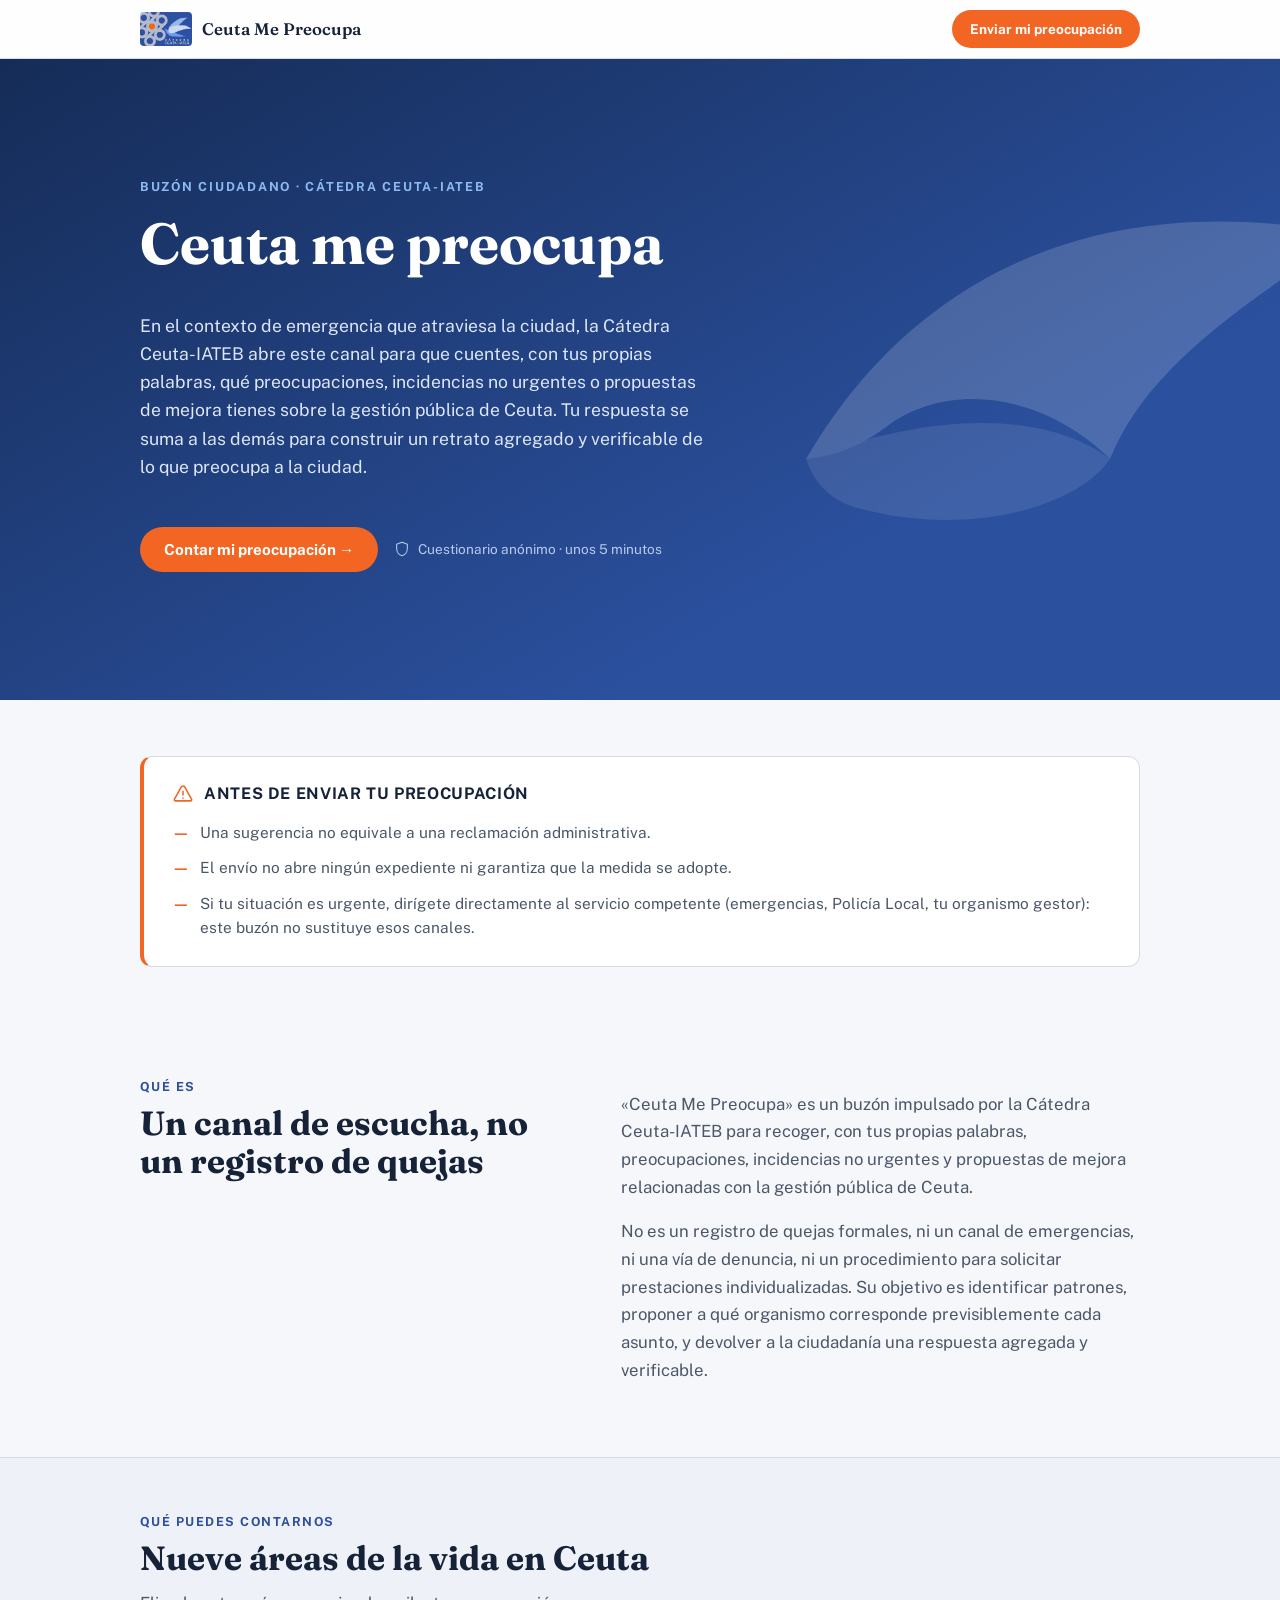
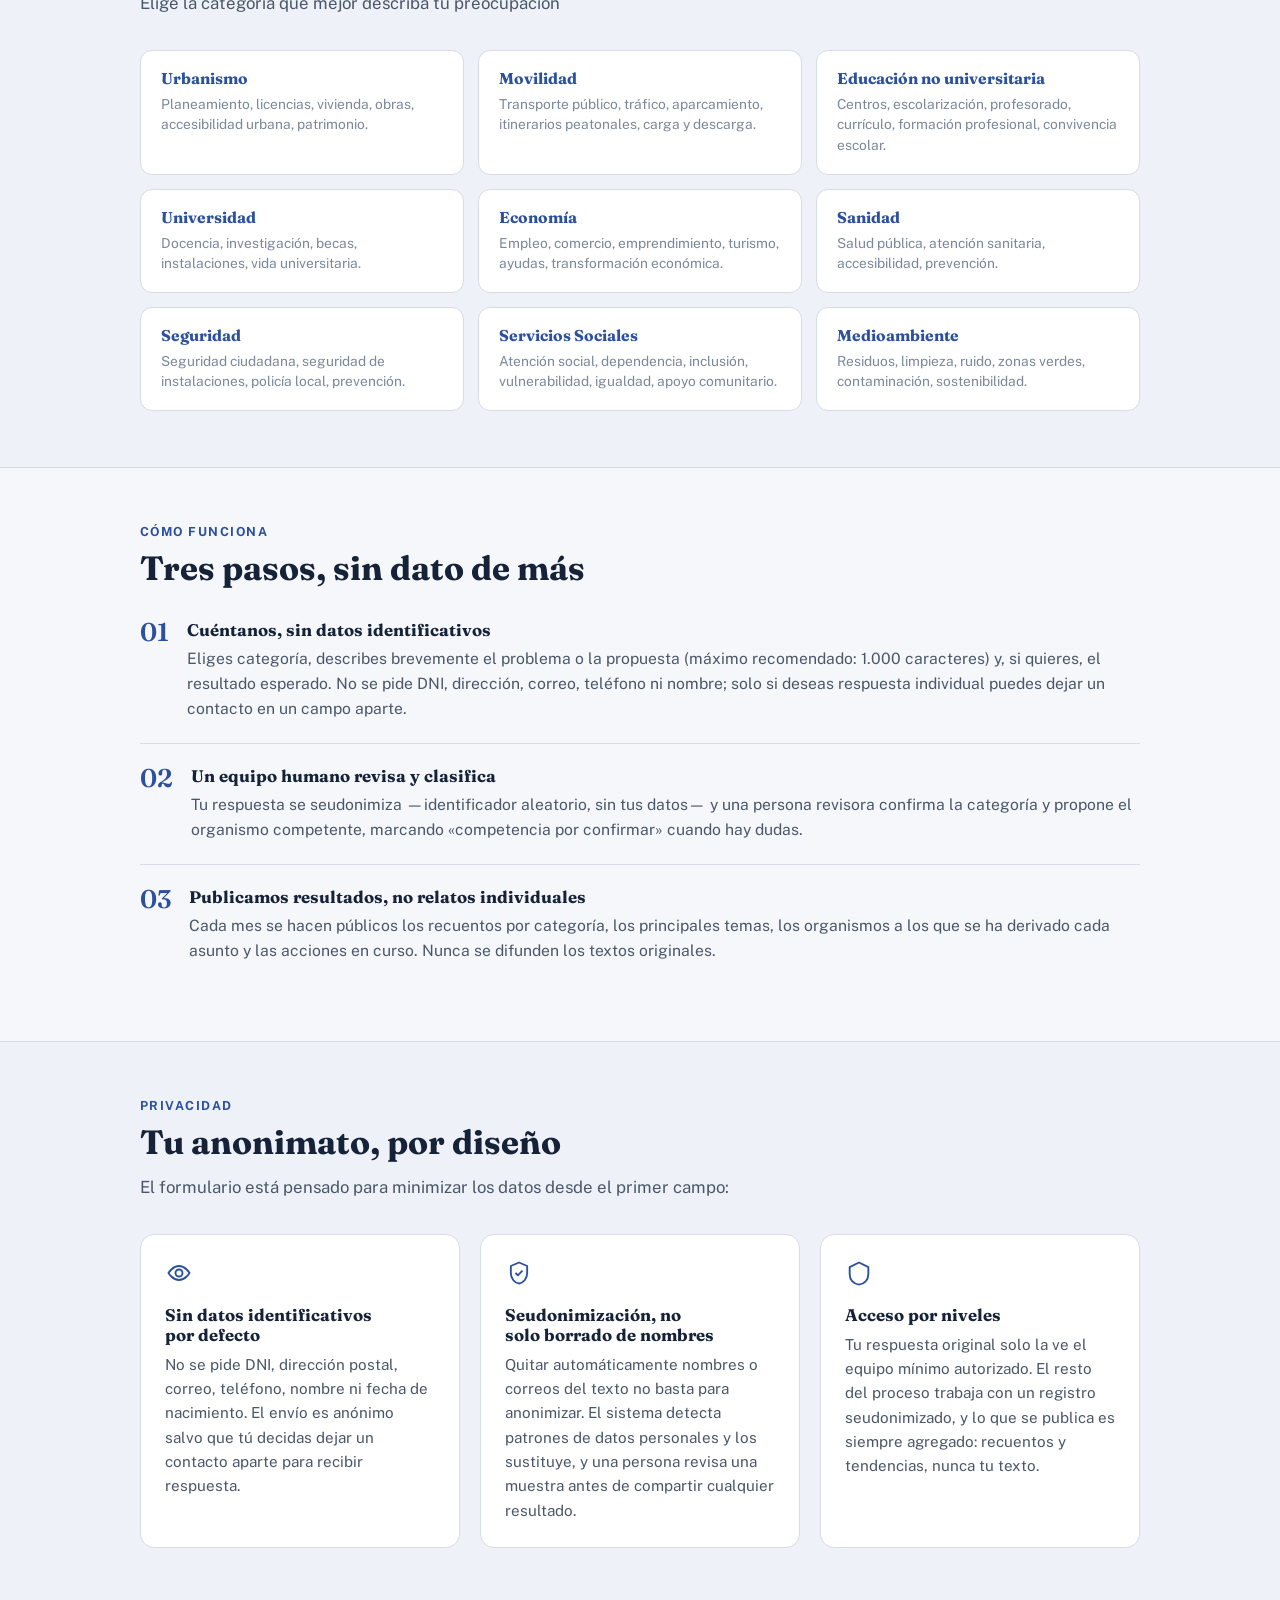
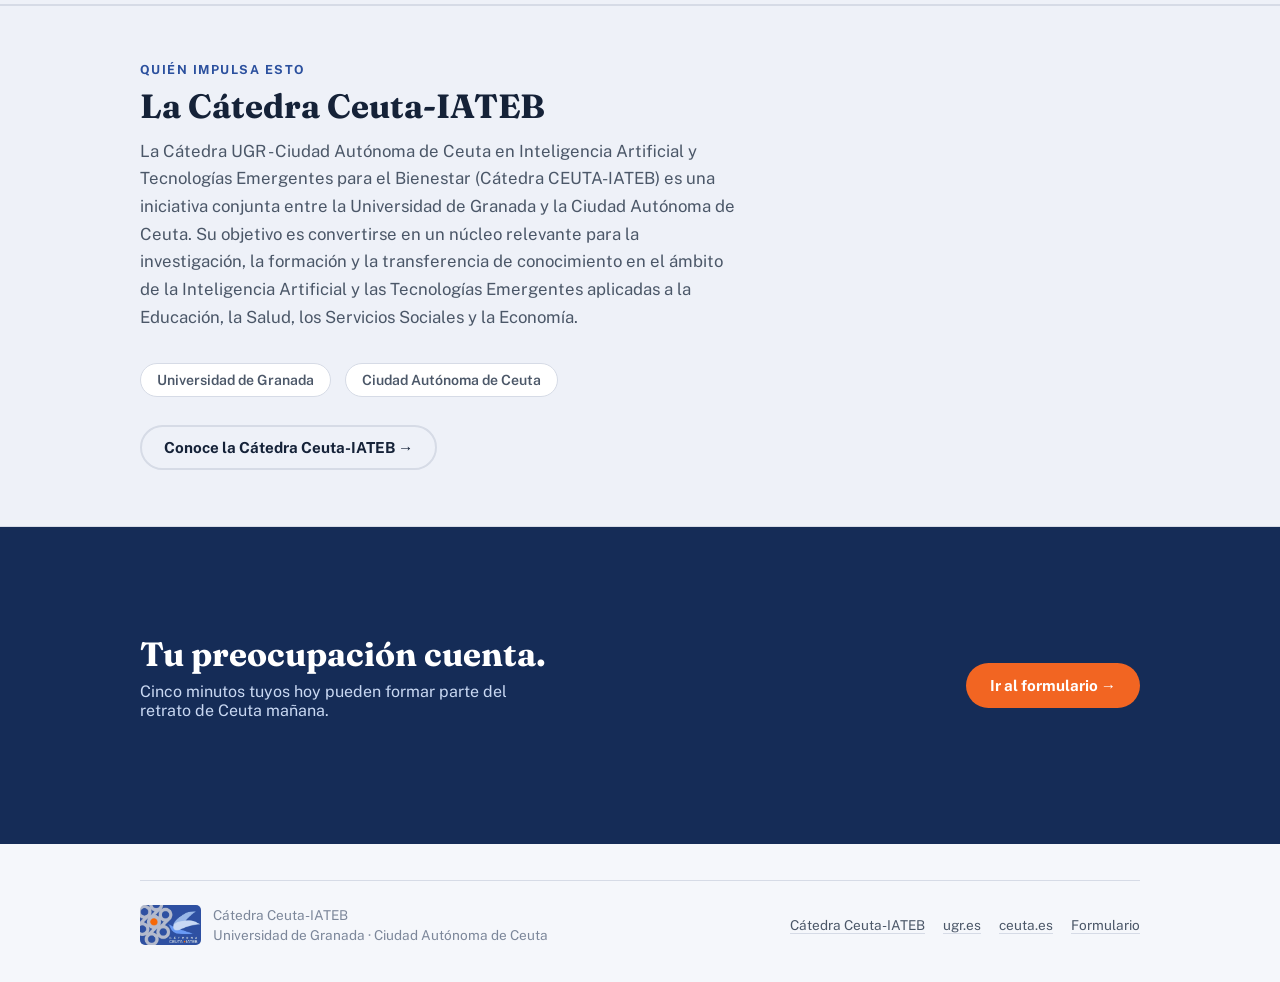
==== index.html @ ac06ab22 "Descripcion Catedra" ====
<!doctype html>
<html lang="es">
<head>
<meta charset="utf-8">
<meta name="viewport" content="width=device-width, initial-scale=1, viewport-fit=cover">
<meta name="description" content="Landing del buzón ciudadano de preocupaciones de la Cátedra Ceuta-IATEB, con enlace al formulario de LimeSurvey.">
<title>Ceuta Me Preocupa</title>
<link rel="stylesheet" href="styles.css">


</head>
<body>
<header class="nav">
  <div class="wrap">
    <div class="nav-brand">
      <img src="[data-uri]" alt="Cátedra Ceuta-IATEB" />
      <span>Ceuta Me Preocupa</span>
    </div>
    <a class="btn btn-accent btn-sm" href="https://surveys.ugr.es/index.php/881473?lang=es" target="_blank" rel="noopener">Enviar mi preocupación</a>
  </div>
</header>

<main>
  <section class="hero">
    <svg class="hero-wing" viewBox="0 0 400 260" fill="none" xmlns="http://www.w3.org/2000/svg" aria-hidden="true">
      <path d="M40 180C110 60 230 10 380 40C300 90 250 130 230 180C190 140 130 130 90 160C70 175 55 178 40 180Z" fill="#fff"/>
      <path d="M40 180C120 150 190 150 230 180C210 210 140 230 70 210C55 205 45 195 40 180Z" fill="#fff" opacity="0.6"/>
    </svg>
    <div class="wrap">
      <div class="hero-inner">
        <span class="eyebrow">Buzón ciudadano · Cátedra Ceuta-IATEB</span>
        <h1>Ceuta me preocupa</h1>
        <p class="lead">En el contexto de emergencia que atraviesa la ciudad, la Cátedra Ceuta-IATEB abre este canal para que cuentes, con tus propias palabras, qué preocupaciones, incidencias no urgentes o propuestas de mejora tienes sobre la gestión pública de Ceuta. Tu respuesta se suma a las demás para construir un retrato agregado y verificable de lo que preocupa a la ciudad.</p>
        <div class="hero-actions">
          <a class="btn btn-accent" href="https://surveys.ugr.es/index.php/881473?lang=es" target="_blank" rel="noopener">Contar mi preocupación →</a>
          <span class="hero-note">
            <svg width="16" height="16" viewBox="0 0 24 24" fill="none" xmlns="http://www.w3.org/2000/svg"><path d="M12 2L4 5V11C4 16.5 7.4 21.2 12 22C16.6 21.2 20 16.5 20 11V5L12 2Z" stroke="currentColor" stroke-width="1.6" stroke-linejoin="round"/></svg>
            Cuestionario anónimo · unos 5 minutos
          </span>
        </div>
      </div>
    </div>
  </section>

  <section>
    <div class="wrap">
      <div class="notice">
        <div class="notice-head">
          <svg width="22" height="22" viewBox="0 0 24 24" fill="none" xmlns="http://www.w3.org/2000/svg"><path d="M12 9v4M12 16.5h.01M10.3 3.9L2.7 17.5c-.5.9.1 2 1.1 2h16.4c1 0 1.6-1.1 1.1-2L13.7 3.9c-.5-.9-1.8-.9-2.3 0z" stroke="currentColor" stroke-width="1.7" stroke-linecap="round" stroke-linejoin="round"/></svg>
          <h3>Antes de enviar tu preocupación</h3>
        </div>
        <ul>
          <li>Una sugerencia no equivale a una reclamación administrativa.</li>
          <li>El envío no abre ningún expediente ni garantiza que la medida se adopte.</li>
          <li>Si tu situación es urgente, dirígete directamente al servicio competente (emergencias, Policía Local, tu organismo gestor): este buzón no sustituye esos canales.</li>
        </ul>
      </div>
    </div>
  </section>

  <section>
    <div class="wrap">
      <div class="split">
        <div class="section-head" style="margin-bottom:0;">
          <span class="kicker">Qué es</span>
          <h2>Un canal de escucha, no un registro de quejas</h2>
        </div>
        <div>
          <p class="lede">«Ceuta Me Preocupa» es un buzón impulsado por la Cátedra Ceuta-IATEB para recoger, con tus propias palabras, preocupaciones, incidencias no urgentes y propuestas de mejora relacionadas con la gestión pública de Ceuta.</p>
          <p class="lede">No es un registro de quejas formales, ni un canal de emergencias, ni una vía de denuncia, ni un procedimiento para solicitar prestaciones individualizadas. Su objetivo es identificar patrones, proponer a qué organismo corresponde previsiblemente cada asunto, y devolver a la ciudadanía una respuesta agregada y verificable.</p>
        </div>
      </div>
    </div>
  </section>

  <section class="band">
    <div class="wrap">
      <div class="section-head">
        <span class="kicker">Qué puedes contarnos</span>
        <h2>Nueve áreas de la vida en Ceuta</h2>
        <p class="lede">Elige la categoría que mejor describa tu preocupación</p>
      </div>
      <div class="cat-grid">
        <div class="cat"><h3>Urbanismo</h3><p>Planeamiento, licencias, vivienda, obras, accesibilidad urbana, patrimonio.</p></div>
        <div class="cat"><h3>Movilidad</h3><p>Transporte público, tráfico, aparcamiento, itinerarios peatonales, carga y descarga.</p></div>
        <div class="cat"><h3>Educación no universitaria</h3><p>Centros, escolarización, profesorado, currículo, formación profesional, convivencia escolar.</p></div>
        <div class="cat"><h3>Universidad</h3><p>Docencia, investigación, becas, instalaciones, vida universitaria.</p></div>
        <div class="cat"><h3>Economía</h3><p>Empleo, comercio, emprendimiento, turismo, ayudas, transformación económica.</p></div>
        <div class="cat"><h3>Sanidad</h3><p>Salud pública, atención sanitaria, accesibilidad, prevención.</p></div>
        <div class="cat"><h3>Seguridad</h3><p>Seguridad ciudadana, seguridad de instalaciones, policía local, prevención.</p></div>
        <div class="cat"><h3>Servicios Sociales</h3><p>Atención social, dependencia, inclusión, vulnerabilidad, igualdad, apoyo comunitario.</p></div>
        <div class="cat"><h3>Medioambiente</h3><p>Residuos, limpieza, ruido, zonas verdes, contaminación, sostenibilidad.</p></div>
      </div>
    </div>
  </section>

  <section>
    <div class="wrap">
      <div class="section-head">
        <span class="kicker">Cómo funciona</span>
        <h2>Tres pasos, sin dato de más</h2>
      </div>
      <ol class="steps">
        <li class="step">
          <span class="step-num">01</span>
          <div>
            <h3>Cuéntanos, sin datos identificativos</h3>
            <p>Eliges categoría, describes brevemente el problema o la propuesta (máximo recomendado: 1.000 caracteres) y, si quieres, el resultado esperado. No se pide DNI, dirección, correo, teléfono ni nombre; solo si deseas respuesta individual puedes dejar un contacto en un campo aparte.</p>
          </div>
        </li>
        <li class="step">
          <span class="step-num">02</span>
          <div>
            <h3>Un equipo humano revisa y clasifica</h3>
            <p>Tu respuesta se seudonimiza —identificador aleatorio, sin tus datos— y una persona revisora confirma la categoría y propone el organismo competente, marcando «competencia por confirmar» cuando hay dudas.</p>
          </div>
        </li>
        <li class="step">
          <span class="step-num">03</span>
          <div>
            <h3>Publicamos resultados, no relatos individuales</h3>
            <p>Cada mes se hacen públicos los recuentos por categoría, los principales temas, los organismos a los que se ha derivado cada asunto y las acciones en curso. Nunca se difunden los textos originales.</p>
          </div>
        </li>
      </ol>
    </div>
  </section>

  <section class="band">
    <div class="wrap">
      <div class="section-head">
        <span class="kicker">Privacidad</span>
        <h2>Tu anonimato, por diseño</h2>
        <p class="lede">El formulario está pensado para minimizar los datos desde el primer campo:</p>
      </div>
      <div class="card-row cols-3">
        <div class="card">
          <svg width="28" height="28" viewBox="0 0 24 24" fill="none" xmlns="http://www.w3.org/2000/svg"><path d="M12 15a3 3 0 100-6 3 3 0 000 6z" stroke="currentColor" stroke-width="1.6"/><path d="M3 12s3.5-6 9-6 9 6 9 6-3.5 6-9 6-9-6-9-6z" stroke="currentColor" stroke-width="1.6"/></svg>
          <h3>Sin datos identificativos por defecto</h3>
          <p>No se pide DNI, dirección postal, correo, teléfono, nombre ni fecha de nacimiento. El envío es anónimo salvo que tú decidas dejar un contacto aparte para recibir respuesta.</p>
        </div>
        <div class="card">
          <svg width="28" height="28" viewBox="0 0 24 24" fill="none" xmlns="http://www.w3.org/2000/svg"><path d="M9 12l2 2 4-4M12 3l7 3v6c0 4.5-3 8.5-7 9-4-.5-7-4.5-7-9V6l7-3z" stroke="currentColor" stroke-width="1.6" stroke-linejoin="round"/></svg>
          <h3>Seudonimización, no solo borrado de nombres</h3>
          <p>Quitar automáticamente nombres o correos del texto no basta para anonimizar. El sistema detecta patrones de datos personales y los sustituye, y una persona revisa una muestra antes de compartir cualquier resultado.</p>
        </div>
        <div class="card">
          <svg width="28" height="28" viewBox="0 0 24 24" fill="none" xmlns="http://www.w3.org/2000/svg"><path d="M4 7l8-4 8 4v6c0 5-3.5 8.5-8 9-4.5-.5-8-4-8-9V7z" stroke="currentColor" stroke-width="1.6" stroke-linejoin="round"/></svg>
          <h3>Acceso por niveles</h3>
          <p>Tu respuesta original solo la ve el equipo mínimo autorizado. El resto del proceso trabaja con un registro seudonimizado, y lo que se publica es siempre agregado: recuentos y tendencias, nunca tu texto.</p>
        </div>
      </div>
    </div>
  </section>
  <section class="band">
    <div class="wrap">
      <div class="section-head">
        <span class="kicker">Quién impulsa esto</span>
        <h2>La Cátedra Ceuta-IATEB</h2>
        <p class="lede">La Cátedra UGR - Ciudad Autónoma de Ceuta en Inteligencia Artificial y Tecnologías Emergentes 
          para el Bienestar (Cátedra CEUTA-IATEB) es una iniciativa conjunta entre la Universidad de Granada y la Ciudad 
          Autónoma de Ceuta. Su objetivo es convertirse en un núcleo relevante para la investigación, la formación y la 
          transferencia de conocimiento en el ámbito de la Inteligencia Artificial y las Tecnologías Emergentes aplicadas a la 
          Educación, la Salud, los Servicios Sociales y la Economía.</p>
      </div>
      <div class="partners">
        <span class="partner-tag">Universidad de Granada</span>
        <span class="partner-tag">Ciudad Autónoma de Ceuta</span>
      </div>
      <a class="btn btn-ghost" style="margin-top:28px;" href="https://catedras.ugr.es/iateb/" target="_blank" rel="noopener">Conoce la Cátedra Ceuta-IATEB →</a>
    </div>
  </section>

  <section class="cta-final">
    <div class="wrap">
      <div>
        <h2>Tu preocupación cuenta.</h2>
        <p>Cinco minutos tuyos hoy pueden formar parte del retrato de Ceuta mañana.</p>
      </div>
      <a class="btn btn-accent" href="https://surveys.ugr.es/index.php/881473?lang=es" target="_blank" rel="noopener">Ir al formulario →</a>
    </div>
  </section>
</main>

<footer>
  <div class="wrap">
    <div class="footer-row">
      <div class="footer-brand">
        <img src="[data-uri]" alt="Cátedra Ceuta-IATEB" />
        <span class="footer-brand-text">Cátedra Ceuta-IATEB<br>Universidad de Granada · Ciudad Autónoma de Ceuta</span>
      </div>
      <div class="footer-links">
        <a href="https://catedras.ugr.es/iateb/" target="_blank" rel="noopener">Cátedra Ceuta-IATEB</a>
        <a href="https://www.ugr.es" target="_blank" rel="noopener">ugr.es</a>
        <a href="https://www.ceuta.es" target="_blank" rel="noopener">ceuta.es</a>
        <a href="https://surveys.ugr.es/index.php/881473?lang=es" target="_blank" rel="noopener">Formulario</a>
      </div>
    </div>
  </div>
</footer>

</body>
</html>
---- styles.css ----
@import url('https://fonts.googleapis.com/css2?family=Fraunces:opsz,wght@9..144,400;9..144,500;9..144,600;9..144,700&family=Public+Sans:wght@400;500;600;700;800&display=swap');

  :root{
    --bg:#F5F7FB;
    --surface:#FFFFFF;
    --surface-2:#EEF1F8;
    --ink:#152238;
    --ink-soft:#4B5768;
    --ink-faint:#7C879A;
    --primary:#2B509E;
    --primary-deep:#152C57;
    --accent:#F26522;
    --accent-deep:#D6551A;
    --line:#D6DBE6;
    --wing:#8DB9F2;
    --focus:#2B509E;
  }
  :root:not([data-theme="light"]){
    @media (prefers-color-scheme: dark){
      --bg:#0E1521;
      --surface:#16202F;
      --surface-2:#1C2839;
      --ink:#ECF1FB;
      --ink-soft:#B7C3D8;
      --ink-faint:#8593AB;
      --primary:#7EA2E0;
      --primary-deep:#0B1830;
      --accent:#FF8B4D;
      --accent-deep:#FFA36E;
      --line:#2A3852;
      --wing:#4F76AE;
      --focus:#7EA2E0;
    }
  }
  :root[data-theme="dark"]{
    --bg:#0E1521;
    --surface:#16202F;
    --surface-2:#1C2839;
    --ink:#ECF1FB;
    --ink-soft:#B7C3D8;
    --ink-faint:#8593AB;
    --primary:#7EA2E0;
    --primary-deep:#0B1830;
    --accent:#FF8B4D;
    --accent-deep:#FFA36E;
    --line:#2A3852;
    --wing:#4F76AE;
    --focus:#7EA2E0;
  }

  *{box-sizing:border-box;}
  body{
    margin:0;
    background:var(--bg);
    color:var(--ink);
    font-family:"Public Sans", -apple-system, "Segoe UI", sans-serif;
    -webkit-font-smoothing:antialiased;
    padding-inline:0;
  }
  img{max-width:100%;display:block;}
  a{color:inherit;}
  h1,h2,h3{font-family:"Fraunces", Georgia, serif; text-wrap:balance; margin:0;}
  .wrap{
    max-width:1080px;
    margin-inline:auto;
    padding-inline:24px;
  }
  @media (min-width:640px){ .wrap{padding-inline:40px;} }

  /* NAV */
  .nav{
    position:sticky;
    top:env(safe-area-inset-top, 0px);
    z-index:20;
    background:color-mix(in srgb, var(--surface) 88%, transparent);
    backdrop-filter:blur(8px);
    border-bottom:1px solid var(--line);
  }
  .nav .wrap{
    display:flex;
    align-items:center;
    justify-content:space-between;
    gap:16px;
    padding-block:10px;
  }
  .nav-brand{display:flex;align-items:center;gap:10px;min-width:0;}
  .nav-brand img{height:34px;width:auto;border-radius:4px;flex:none;}
  .nav-brand span{
    font-family:"Fraunces", serif;
    font-weight:600;
    font-size:1.05rem;
    white-space:nowrap;
    overflow:hidden;
    text-overflow:ellipsis;
  }
  .btn{
    display:inline-flex;
    align-items:center;
    gap:8px;
    font-family:"Public Sans", sans-serif;
    font-weight:700;
    font-size:0.95rem;
    text-decoration:none;
    border-radius:999px;
    padding:12px 22px;
    border:2px solid transparent;
    transition:transform .15s ease, background .15s ease, border-color .15s ease;
    cursor:pointer;
    white-space:nowrap;
  }
  .btn:focus-visible{outline:3px solid var(--focus); outline-offset:2px;}
  .btn-accent{background:var(--accent); color:#fff;}
  .btn-accent:hover{background:var(--accent-deep); transform:translateY(-1px);}
  .btn-ghost{background:transparent; border-color:var(--line); color:var(--ink);}
  .btn-ghost:hover{border-color:var(--primary); color:var(--primary);}
  .btn-sm{padding:9px 16px; font-size:0.85rem;}

  /* HERO */
  .hero{
    position:relative;
    background:linear-gradient(150deg, var(--primary-deep) 0%, var(--primary) 72%);
    color:#fff;
    overflow:hidden;
  }
  .hero-wing{
    position:absolute;
    right:-8%;
    top:50%;
    transform:translateY(-50%);
    width:640px;
    max-width:75%;
    opacity:0.16;
    pointer-events:none;
  }
  .hero-inner{
    position:relative;
    padding-block:64px 72px;
    display:flex;
    flex-direction:column;
    gap:20px;
    max-width:640px;
  }
  .eyebrow{
    font-family:"Public Sans", sans-serif;
    font-weight:700;
    font-size:0.78rem;
    letter-spacing:.14em;
    text-transform:uppercase;
    color:var(--wing);
  }
  .hero h1{
    font-size:clamp(2.4rem, 5.6vw, 3.6rem);
    line-height:1.05;
    color:#fff;
  }
  .hero p.lead{
    font-size:1.1rem;
    line-height:1.6;
    color:#DCE6F7;
    max-width:52ch;
  }
  .hero-actions{display:flex; flex-wrap:wrap; align-items:center; gap:16px; margin-top:8px;}
  .hero-note{font-size:0.85rem; color:#B7CBEE; display:flex; align-items:center; gap:8px;}
  .hero-note svg{flex:none;}

  /* SECTIONS */
  section{padding-block:56px;}
  .section-head{max-width:60ch; margin-bottom:32px;}
  .kicker{
    font-weight:700;
    font-size:0.78rem;
    letter-spacing:.12em;
    text-transform:uppercase;
    color:var(--primary);
    display:block;
    margin-bottom:10px;
  }
  h2{font-size:clamp(1.6rem, 3.2vw, 2.1rem); color:var(--ink); line-height:1.15;}
  .lede{color:var(--ink-soft); font-size:1.05rem; line-height:1.65; margin-top:12px; max-width:62ch;}

  .split{
    display:grid;
    grid-template-columns:1fr;
    gap:32px;
  }
  @media (min-width:760px){
    .split{grid-template-columns:0.9fr 1.1fr; align-items:start; gap:56px;}
  }

  .steps{list-style:none; margin:0; padding:0; display:flex; flex-direction:column;}
  .step{
    display:grid;
    grid-template-columns:auto 1fr;
    gap:18px;
    padding-block:22px;
    border-top:1px solid var(--line);
  }
  .step:first-child{border-top:none; padding-top:0;}
  .step-num{
    font-family:"Fraunces", serif;
    font-weight:600;
    font-size:1.6rem;
    color:var(--primary);
    line-height:1;
    font-variant-numeric:tabular-nums;
  }
  .step h3{font-size:1.05rem; margin-bottom:6px; color:var(--ink);}
  .step p{margin:0; color:var(--ink-soft); font-size:0.98rem; line-height:1.6;}

  .card-row{
    display:grid;
    grid-template-columns:1fr;
    gap:20px;
  }
  @media (min-width:640px){ .card-row{grid-template-columns:1fr 1fr;} }
  @media (min-width:960px){ .card-row.cols-3{grid-template-columns:1fr 1fr 1fr;} }
  .card{
    background:var(--surface);
    border:1px solid var(--line);
    border-radius:14px;
    padding:24px;
  }
  .card svg{color:var(--primary); margin-bottom:14px;}
  .card h3{font-size:1.05rem; margin-bottom:8px; color:var(--ink);}
  .card p{margin:0; color:var(--ink-soft); font-size:0.95rem; line-height:1.6;}

  /* NOTICE / LIMITS BOX */
  .notice{
    background:var(--surface);
    border:1px solid var(--line);
    border-left:4px solid var(--accent);
    border-radius:12px;
    padding:26px 28px;
  }
  .notice-head{display:flex; align-items:center; gap:10px; margin-bottom:16px;}
  .notice-head svg{color:var(--accent); flex:none;}
  .notice-head h3{font-family:"Public Sans", sans-serif; font-weight:700; font-size:1rem; color:var(--ink); text-transform:uppercase; letter-spacing:.04em;}
  .notice ul{margin:0; padding:0; list-style:none; display:flex; flex-direction:column; gap:12px;}
  .notice li{display:grid; grid-template-columns:auto 1fr; gap:10px; color:var(--ink-soft); font-size:0.96rem; line-height:1.55;}
  .notice li::before{content:"—"; color:var(--accent); font-weight:700;}

  /* CATEGORY GRID */
  .cat-grid{
    display:grid;
    grid-template-columns:1fr;
    gap:14px;
  }
  @media (min-width:640px){ .cat-grid{grid-template-columns:1fr 1fr;} }
  @media (min-width:960px){ .cat-grid{grid-template-columns:1fr 1fr 1fr;} }
  .cat{
    background:var(--surface);
    border:1px solid var(--line);
    border-radius:12px;
    padding:18px 20px;
  }
  .cat h3{font-size:0.98rem; color:var(--primary); margin-bottom:6px;}
  .cat p{margin:0; color:var(--ink-faint); font-size:0.86rem; line-height:1.5;}

  /* HITOS LIST (transparencia) */
  .hitos{list-style:none; margin:0; padding:0; display:flex; flex-direction:column;}
  .hito{
    display:grid;
    grid-template-columns:1fr;
    gap:6px;
    padding-block:20px;
    border-top:1px solid var(--line);
  }
  @media (min-width:640px){ .hito{grid-template-columns:220px 1fr; gap:24px;} }
  .hito:first-child{border-top:none; padding-top:0;}
  .hito h3{font-size:0.98rem; color:var(--ink); font-weight:700;}
  .hito p{margin:0; color:var(--ink-soft); font-size:0.95rem; line-height:1.6;}

  .band{
    background:var(--surface-2);
    border-top:1px solid var(--line);
    border-bottom:1px solid var(--line);
  }

  .partners{display:flex; flex-wrap:wrap; gap:14px; margin-top:20px;}
  .partner-tag{
    border:1px solid var(--line);
    border-radius:999px;
    padding:8px 16px;
    font-size:0.88rem;
    font-weight:600;
    color:var(--ink-soft);
    background:var(--surface);
  }

  .cta-final{
    background:var(--primary-deep);
    color:#fff;
    text-align:left;
  }
  .cta-final .wrap{
    display:flex;
    flex-direction:column;
    gap:22px;
    align-items:flex-start;
    padding-block:52px;
  }
  @media (min-width:700px){
    .cta-final .wrap{flex-direction:row; align-items:center; justify-content:space-between;}
  }
  .cta-final h2{color:#fff; max-width:26ch;}
  .cta-final p{color:#C9D8F2; margin-top:8px; max-width:40ch;}

  footer{padding-block:36px;}
  .footer-row{
    display:flex;
    flex-wrap:wrap;
    gap:18px;
    align-items:center;
    justify-content:space-between;
    border-top:1px solid var(--line);
    padding-top:24px;
  }
  .footer-brand{display:flex; align-items:center; gap:12px;}
  .footer-brand img{height:40px; width:auto; border-radius:5px;}
  .footer-brand-text{font-size:0.85rem; color:var(--ink-faint); line-height:1.5;}
  .footer-links{display:flex; gap:18px; flex-wrap:wrap; font-size:0.85rem;}
  .footer-links a{color:var(--ink-soft); text-decoration:underline; text-decoration-color:var(--line); text-underline-offset:3px;}
  .footer-links a:hover{color:var(--primary);}

  @media (prefers-reduced-motion: reduce){
    *{transition:none !important;}
  }
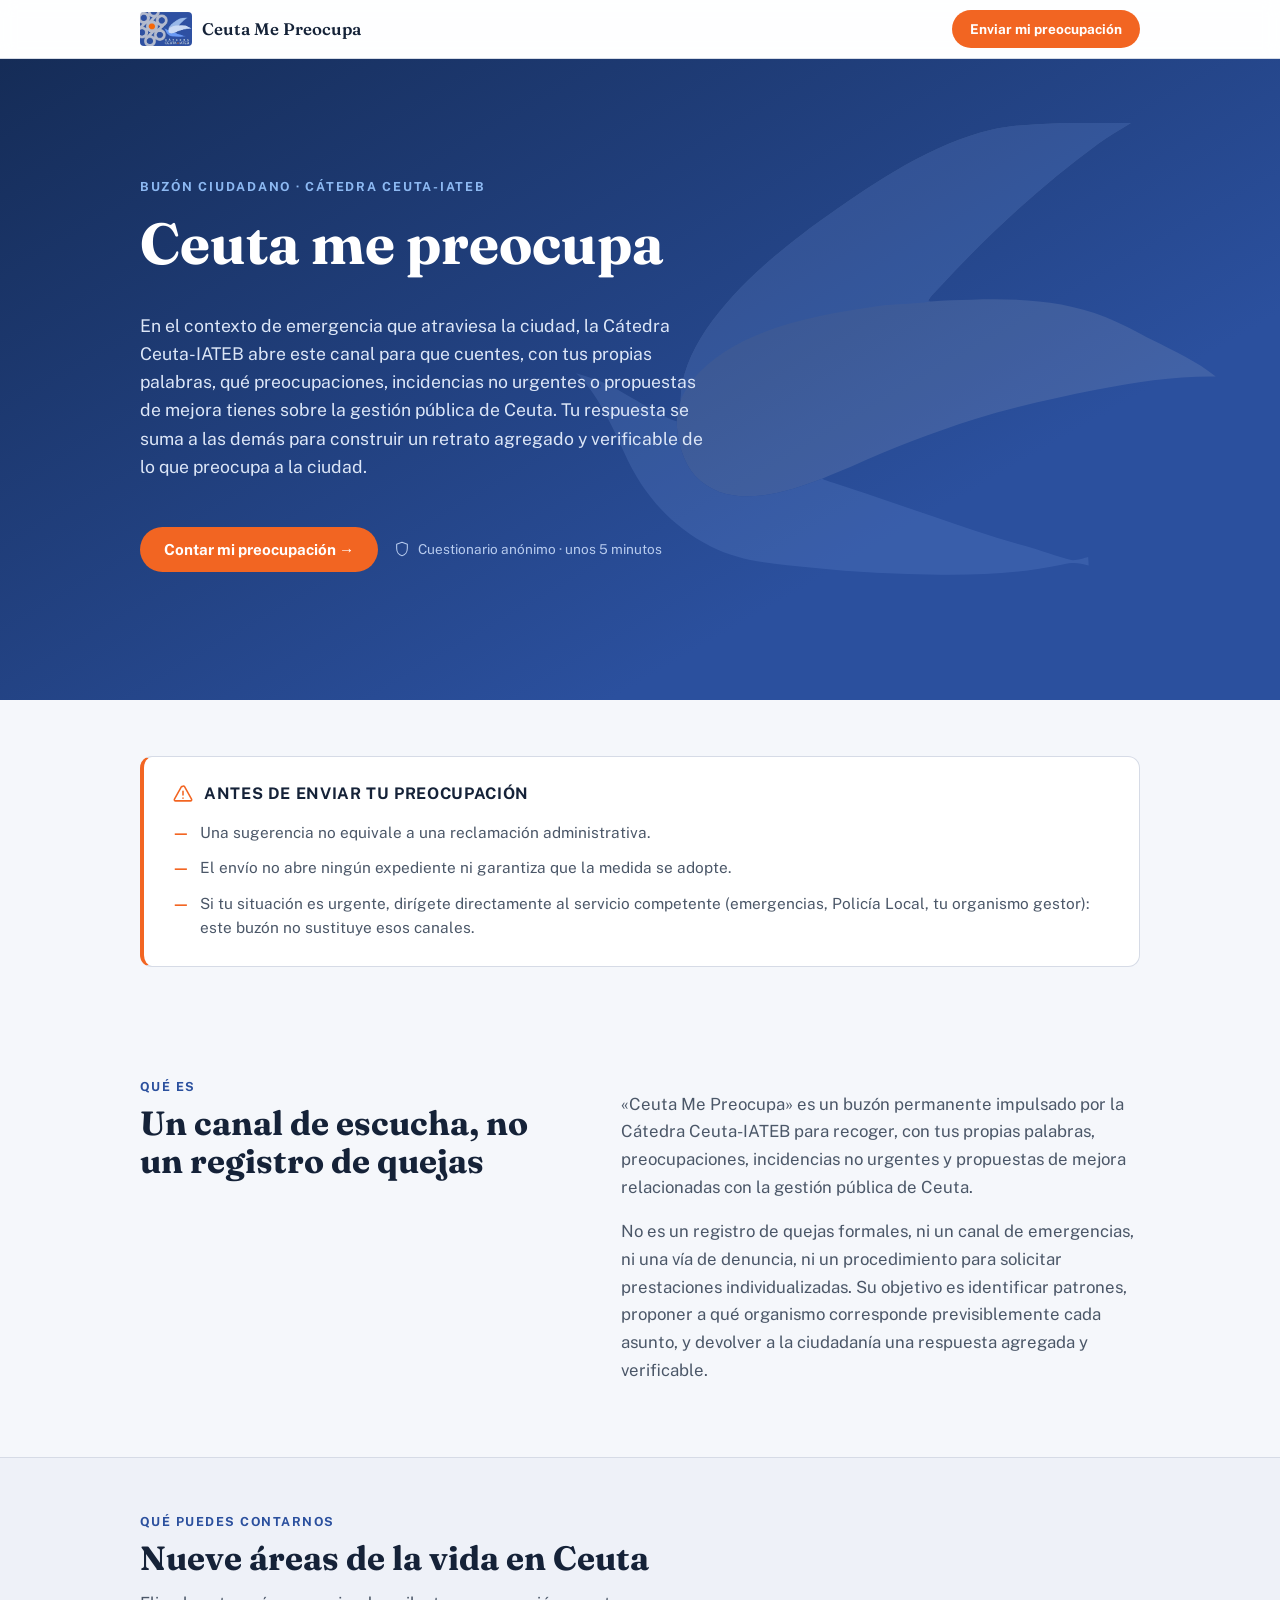
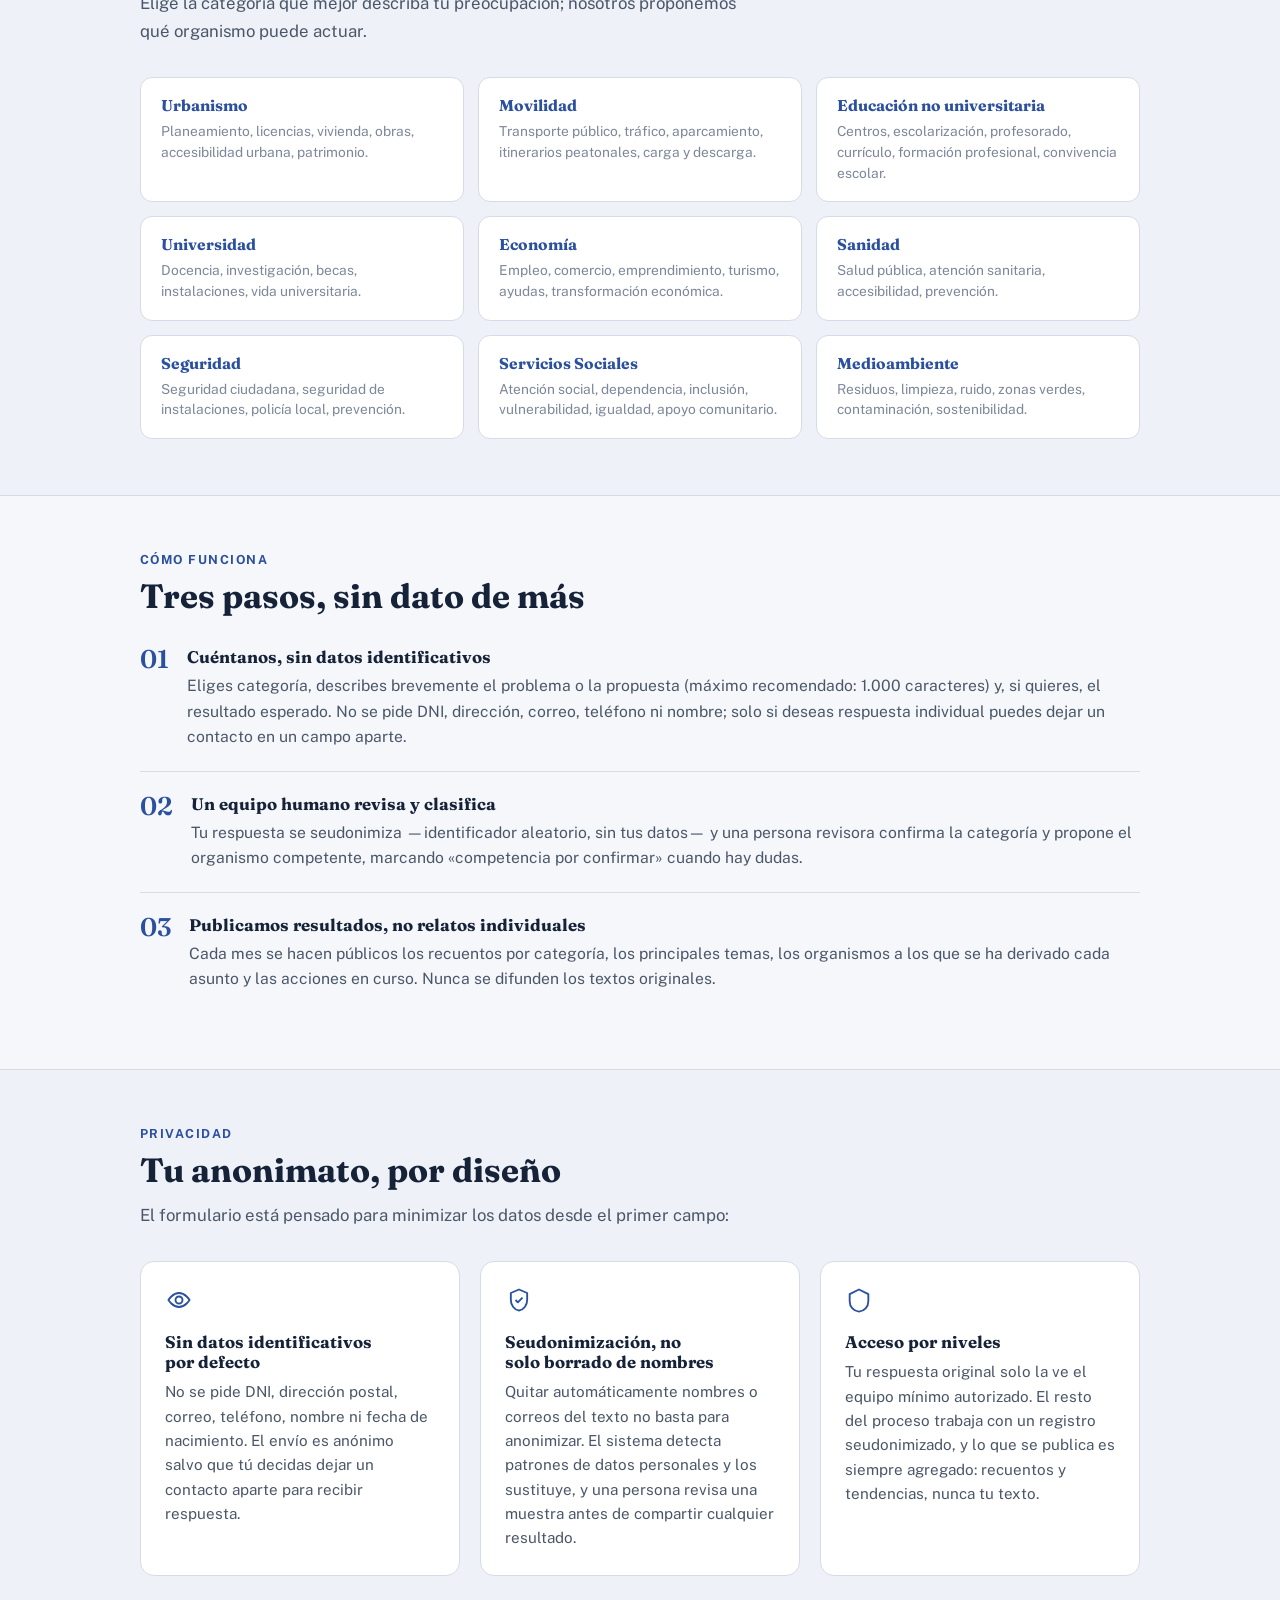
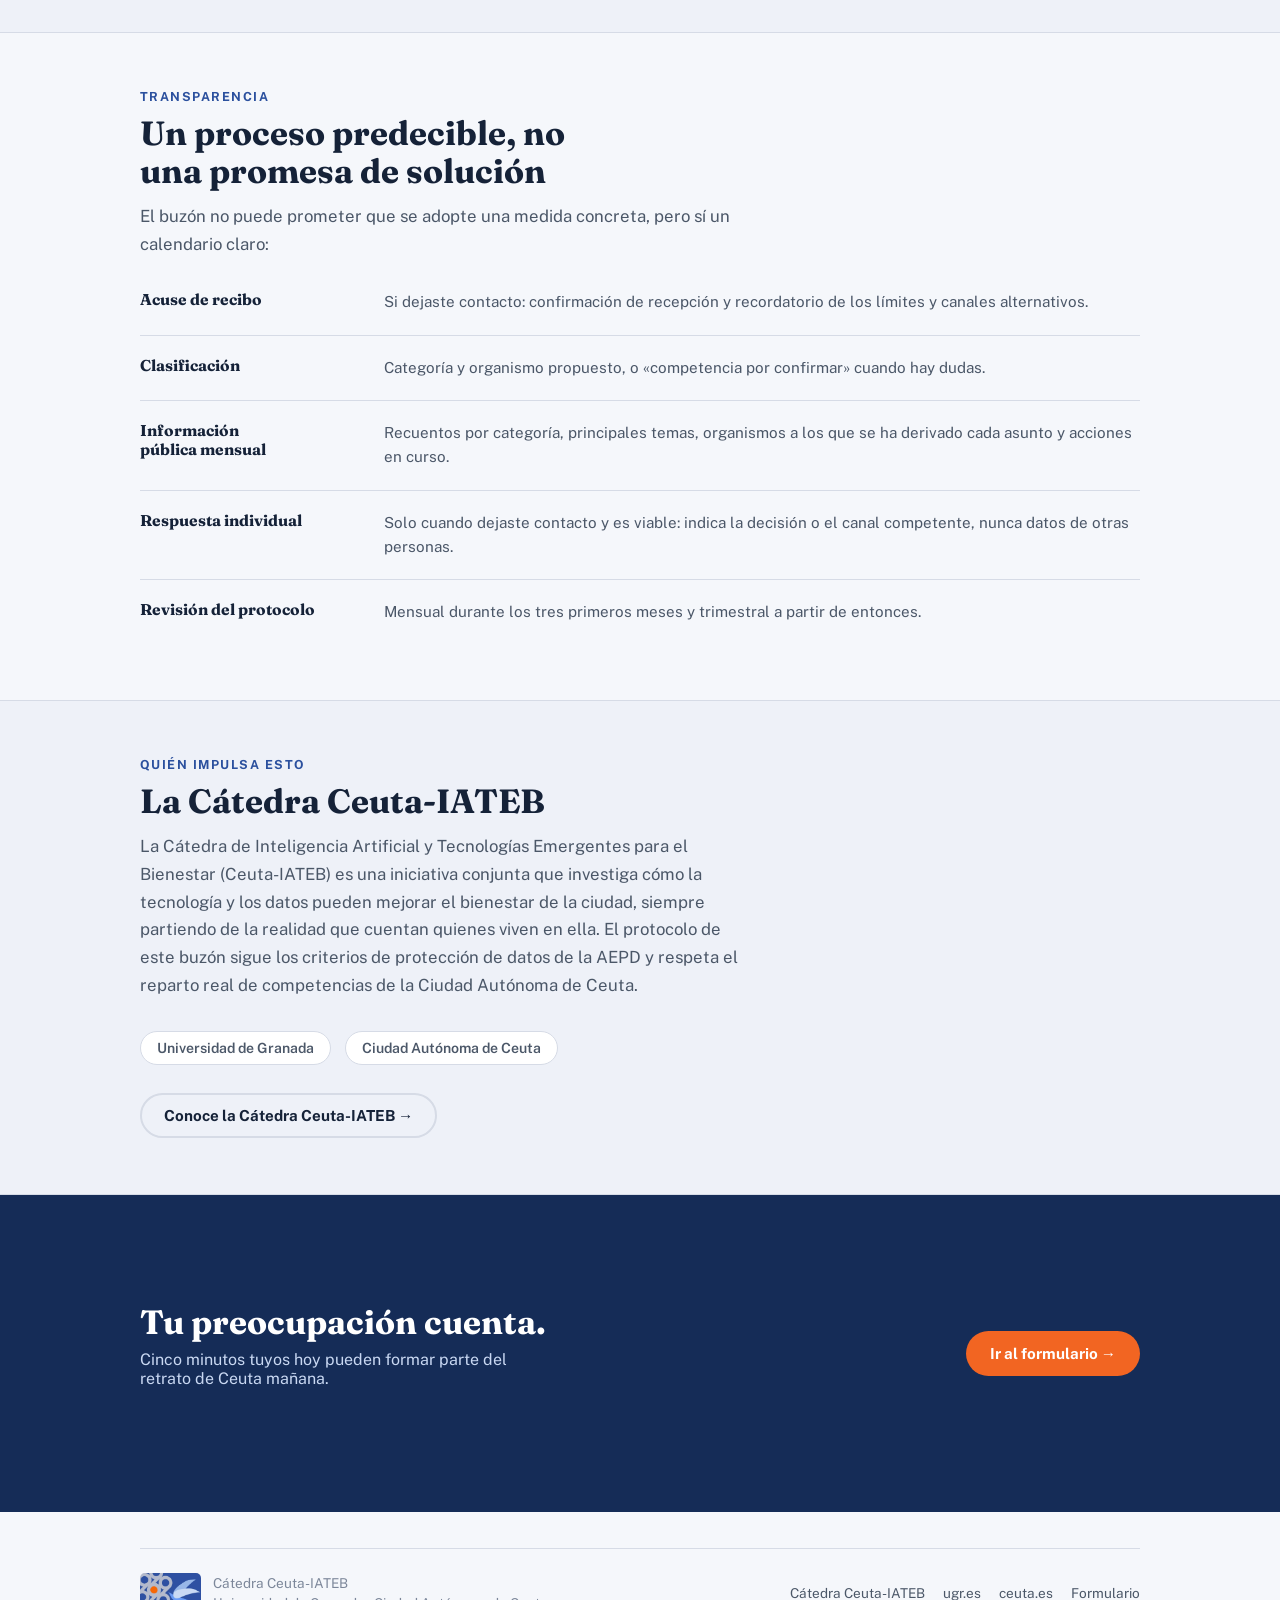
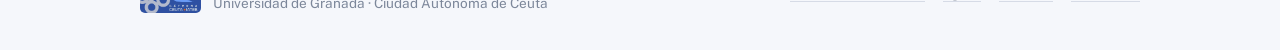
==== commit 90a5b15b: "Cambios SVG banner" ====
--- a/index.html
+++ b/index.html
@@ -22,10 +22,14 @@
 
 <main>
   <section class="hero">
-    <svg class="hero-wing" viewBox="0 0 400 260" fill="none" xmlns="http://www.w3.org/2000/svg" aria-hidden="true">
-      <path d="M40 180C110 60 230 10 380 40C300 90 250 130 230 180C190 140 130 130 90 160C70 175 55 178 40 180Z" fill="#fff"/>
-      <path d="M40 180C120 150 190 150 230 180C210 210 140 230 70 210C55 205 45 195 40 180Z" fill="#fff" opacity="0.6"/>
-    </svg>
+    <svg class="hero-wing" viewBox="965 245 1071 756" preserveAspectRatio="xMidYMid meet" fill="none" xmlns="http://www.w3.org/2000/svg" aria-hidden="true">
+<path transform="translate(0,0)" fill="rgb(254,254,254)" d="M 0 0 L 2048 0 L 2048 1890 L 2041.15 1890 L 2042.78 605.548 L 2042.78 207.57 L 2042.79 77.615 C 2042.8 54.6195 2043.5 26.6419 2042.34 3.97041 C 2015.32 2.91813 1981.76 3.78582 1954.4 3.78547 L 1783.56 3.78637 L 1268.02 3.79915 L 941.318 3.80587 L 841.604 3.74974 C 828.233 3.73878 801.64 2.99917 788.953 4.25303 C 783.355 5.95575 682.232 5.92454 674.942 4.3471 C 669.89 3.4073 651.119 3.73311 645.204 3.7414 L 586.473 3.82969 L 486.542 3.7638 C 470.071 3.75206 446.871 3.04762 430.907 4.2048 C 425.119 5.99301 323.057 5.96293 316.914 4.00118 C 312.422 2.6041 266.421 3.16092 258.747 3.14003 L 74.5639 3.23742 L 29.6595 3.13988 C 22.1325 3.10555 9.21668 2.64343 2.11544 3.62055 L 2.02876 60.0732 L 2.1019 298.663 L 2.11271 378.166 C 2.11779 390.366 2.60968 406.918 2.05256 418.837 L 2.00962 555.893 C 2.16368 609.126 2.78022 663.765 2.0805 716.88 C 1.91207 782.624 0.93386 852.049 2.08617 917.549 C 2.74511 953.226 1.68345 989.144 2.09253 1024.85 C 2.1596 1030.7 2.25186 1036.99 2.03967 1042.8 L 2.56008 1890 L 0 1890 L 0 0 z"/>
+<path transform="translate(0,0)" fill="rgb(183,191,208)" d="M 1140.18 709.366 C 1141.22 586.859 1295.76 462.993 1387.45 398.793 C 1469.43 341.395 1561.91 279.217 1660.3 256.332 C 1697.6 247.657 1734.95 246.994 1772.94 245.228 C 1816.01 242.745 1851.32 239.211 1894.49 244.405 C 1876.42 256.139 1856.47 266.883 1838.94 279.697 C 1741.61 350.83 1651.57 434.391 1570.2 523.249 C 1566.46 527.342 1554.88 538.574 1554.53 543.134 L 1558.41 543.697 C 1581.19 541.139 1604.9 541.288 1627.67 540.606 C 1703.2 538.345 1779.53 541.538 1850.6 569.576 C 1880.24 581.272 1902.24 594.42 1930.42 608.666 C 1967 627.155 2003.12 643.543 2035.51 669.233 C 1969.85 668.234 1901.74 678.306 1837.5 690.968 C 1768.88 704.49 1698.49 720.162 1631.68 740.959 C 1561.64 763.259 1492.94 789.564 1425.92 819.743 C 1409.52 826.959 1393.57 832.659 1376.77 840.4 C 1312.45 864.822 1220.16 894.084 1164.65 835.545 C 1144.07 813.837 1133.47 773.482 1133.7 744.179 C 1134.02 734.728 1138 718.973 1140.18 709.366 z"/>
+<path transform="translate(0,0)" fill="rgb(134,170,237)" d="M 1140.18 709.366 C 1141.22 586.859 1295.76 462.993 1387.45 398.793 C 1469.43 341.395 1561.91 279.217 1660.3 256.332 C 1697.6 247.657 1734.95 246.994 1772.94 245.228 C 1816.01 242.745 1851.32 239.211 1894.49 244.405 C 1876.42 256.139 1856.47 266.883 1838.94 279.697 C 1741.61 350.83 1651.57 434.391 1570.2 523.249 C 1566.46 527.342 1554.88 538.574 1554.53 543.134 L 1558.41 543.697 C 1532.62 548.467 1498.92 547.072 1471.24 551.28 C 1364.31 567.529 1233.24 588.197 1159.51 675.328 C 1154.25 681.825 1142.2 702.014 1140.18 709.366 z"/>
+<path transform="translate(0,0)" fill="rgb(134,170,237)" d="M 965.033 663.741 C 985.362 669.213 1004.99 676.303 1023.36 685.091 C 1042.38 694.192 1118.55 742.435 1133.7 744.179 C 1133.47 773.482 1144.07 813.837 1164.65 835.545 C 1220.16 894.084 1312.45 864.822 1376.77 840.4 C 1380.64 842.818 1394.21 846.56 1399.29 848.223 C 1416.24 853.712 1433.15 859.341 1450.01 865.109 L 1564.11 904.043 C 1615.17 921.781 1664.6 939.385 1717.09 953.027 C 1743 959.76 1768.9 971.22 1795.25 976.612 C 1801.12 977.814 1815.9 973.154 1822.07 971.484 L 1822.89 985.595 C 1806.71 980.195 1796.13 980.102 1779.4 983.651 C 1709.16 998.547 1645.99 1001.43 1574.17 1000.85 C 1503.12 1000.63 1432.13 996.82 1361.47 989.439 C 1303.52 983.783 1244.1 980.364 1190.63 953.522 C 1123.65 919.899 1075.46 864.375 1045.61 796.373 C 1028.36 757.072 997.248 691.288 965.033 663.741 z"/>
+<path transform="translate(0,0)" fill="rgb(46,80,162)" d="M 999.158 680.572 C 1000.69 679.601 1002.65 679.582 1004.2 680.525 C 1005.75 681.467 1006.64 683.207 1006.49 685.018 C 1006.34 686.828 1005.17 688.397 1003.48 689.067 C 1001.19 689.978 998.572 688.992 997.451 686.789 C 996.33 684.587 997.069 681.893 999.158 680.572 z"/>
+
+</svg>
     <div class="wrap">
       <div class="hero-inner">
         <span class="eyebrow">Buzón ciudadano · Cátedra Ceuta-IATEB</span>
@@ -66,7 +70,7 @@
           <h2>Un canal de escucha, no un registro de quejas</h2>
         </div>
         <div>
-          <p class="lede">«Ceuta Me Preocupa» es un buzón impulsado por la Cátedra Ceuta-IATEB para recoger, con tus propias palabras, preocupaciones, incidencias no urgentes y propuestas de mejora relacionadas con la gestión pública de Ceuta.</p>
+          <p class="lede">«Ceuta Me Preocupa» es un buzón permanente impulsado por la Cátedra Ceuta-IATEB para recoger, con tus propias palabras, preocupaciones, incidencias no urgentes y propuestas de mejora relacionadas con la gestión pública de Ceuta.</p>
           <p class="lede">No es un registro de quejas formales, ni un canal de emergencias, ni una vía de denuncia, ni un procedimiento para solicitar prestaciones individualizadas. Su objetivo es identificar patrones, proponer a qué organismo corresponde previsiblemente cada asunto, y devolver a la ciudadanía una respuesta agregada y verificable.</p>
         </div>
       </div>
@@ -78,7 +82,7 @@
       <div class="section-head">
         <span class="kicker">Qué puedes contarnos</span>
         <h2>Nueve áreas de la vida en Ceuta</h2>
-        <p class="lede">Elige la categoría que mejor describa tu preocupación</p>
+        <p class="lede">Elige la categoría que mejor describa tu preocupación; nosotros proponemos qué organismo puede actuar.</p>
       </div>
       <div class="cat-grid">
         <div class="cat"><h3>Urbanismo</h3><p>Planeamiento, licencias, vivienda, obras, accesibilidad urbana, patrimonio.</p></div>
@@ -152,16 +156,45 @@
       </div>
     </div>
   </section>
+
+  <section>
+    <div class="wrap">
+      <div class="section-head">
+        <span class="kicker">Transparencia</span>
+        <h2>Un proceso predecible, no una promesa de solución</h2>
+        <p class="lede">El buzón no puede prometer que se adopte una medida concreta, pero sí un calendario claro:</p>
+      </div>
+      <ul class="hitos">
+        <li class="hito">
+          <h3>Acuse de recibo</h3>
+          <p>Si dejaste contacto: confirmación de recepción y recordatorio de los límites y canales alternativos.</p>
+        </li>
+        <li class="hito">
+          <h3>Clasificación</h3>
+          <p>Categoría y organismo propuesto, o «competencia por confirmar» cuando hay dudas.</p>
+        </li>
+        <li class="hito">
+          <h3>Información pública mensual</h3>
+          <p>Recuentos por categoría, principales temas, organismos a los que se ha derivado cada asunto y acciones en curso.</p>
+        </li>
+        <li class="hito">
+          <h3>Respuesta individual</h3>
+          <p>Solo cuando dejaste contacto y es viable: indica la decisión o el canal competente, nunca datos de otras personas.</p>
+        </li>
+        <li class="hito">
+          <h3>Revisión del protocolo</h3>
+          <p>Mensual durante los tres primeros meses y trimestral a partir de entonces.</p>
+        </li>
+      </ul>
+    </div>
+  </section>
+
   <section class="band">
     <div class="wrap">
       <div class="section-head">
         <span class="kicker">Quién impulsa esto</span>
         <h2>La Cátedra Ceuta-IATEB</h2>
-        <p class="lede">La Cátedra UGR - Ciudad Autónoma de Ceuta en Inteligencia Artificial y Tecnologías Emergentes 
-          para el Bienestar (Cátedra CEUTA-IATEB) es una iniciativa conjunta entre la Universidad de Granada y la Ciudad 
-          Autónoma de Ceuta. Su objetivo es convertirse en un núcleo relevante para la investigación, la formación y la 
-          transferencia de conocimiento en el ámbito de la Inteligencia Artificial y las Tecnologías Emergentes aplicadas a la 
-          Educación, la Salud, los Servicios Sociales y la Economía.</p>
+        <p class="lede">La Cátedra de Inteligencia Artificial y Tecnologías Emergentes para el Bienestar (Ceuta-IATEB) es una iniciativa conjunta que investiga cómo la tecnología y los datos pueden mejorar el bienestar de la ciudad, siempre partiendo de la realidad que cuentan quienes viven en ella. El protocolo de este buzón sigue los criterios de protección de datos de la AEPD y respeta el reparto real de competencias de la Ciudad Autónoma de Ceuta.</p>
       </div>
       <div class="partners">
         <span class="partner-tag">Universidad de Granada</span>
--- a/styles.css
+++ b/styles.css
@@ -124,21 +124,31 @@
   }
   .hero-wing{
     position:absolute;
-    right:-8%;
-    top:50%;
-    transform:translateY(-50%);
+    right:5%;
+    top:10%;
     width:640px;
     max-width:75%;
     opacity:0.16;
     pointer-events:none;
+    z-index:0;
   }
   .hero-inner{
     position:relative;
+    z-index:1;
     padding-block:64px 72px;
     display:flex;
     flex-direction:column;
     gap:20px;
     max-width:640px;
+  }
+  @media (max-width:639px){
+    .hero-wing{
+      top:18%;
+      right:-18%;
+      width:112vw;
+      max-width:none;
+      opacity:0.13;
+    }
   }
   .eyebrow{
     font-family:"Public Sans", sans-serif;
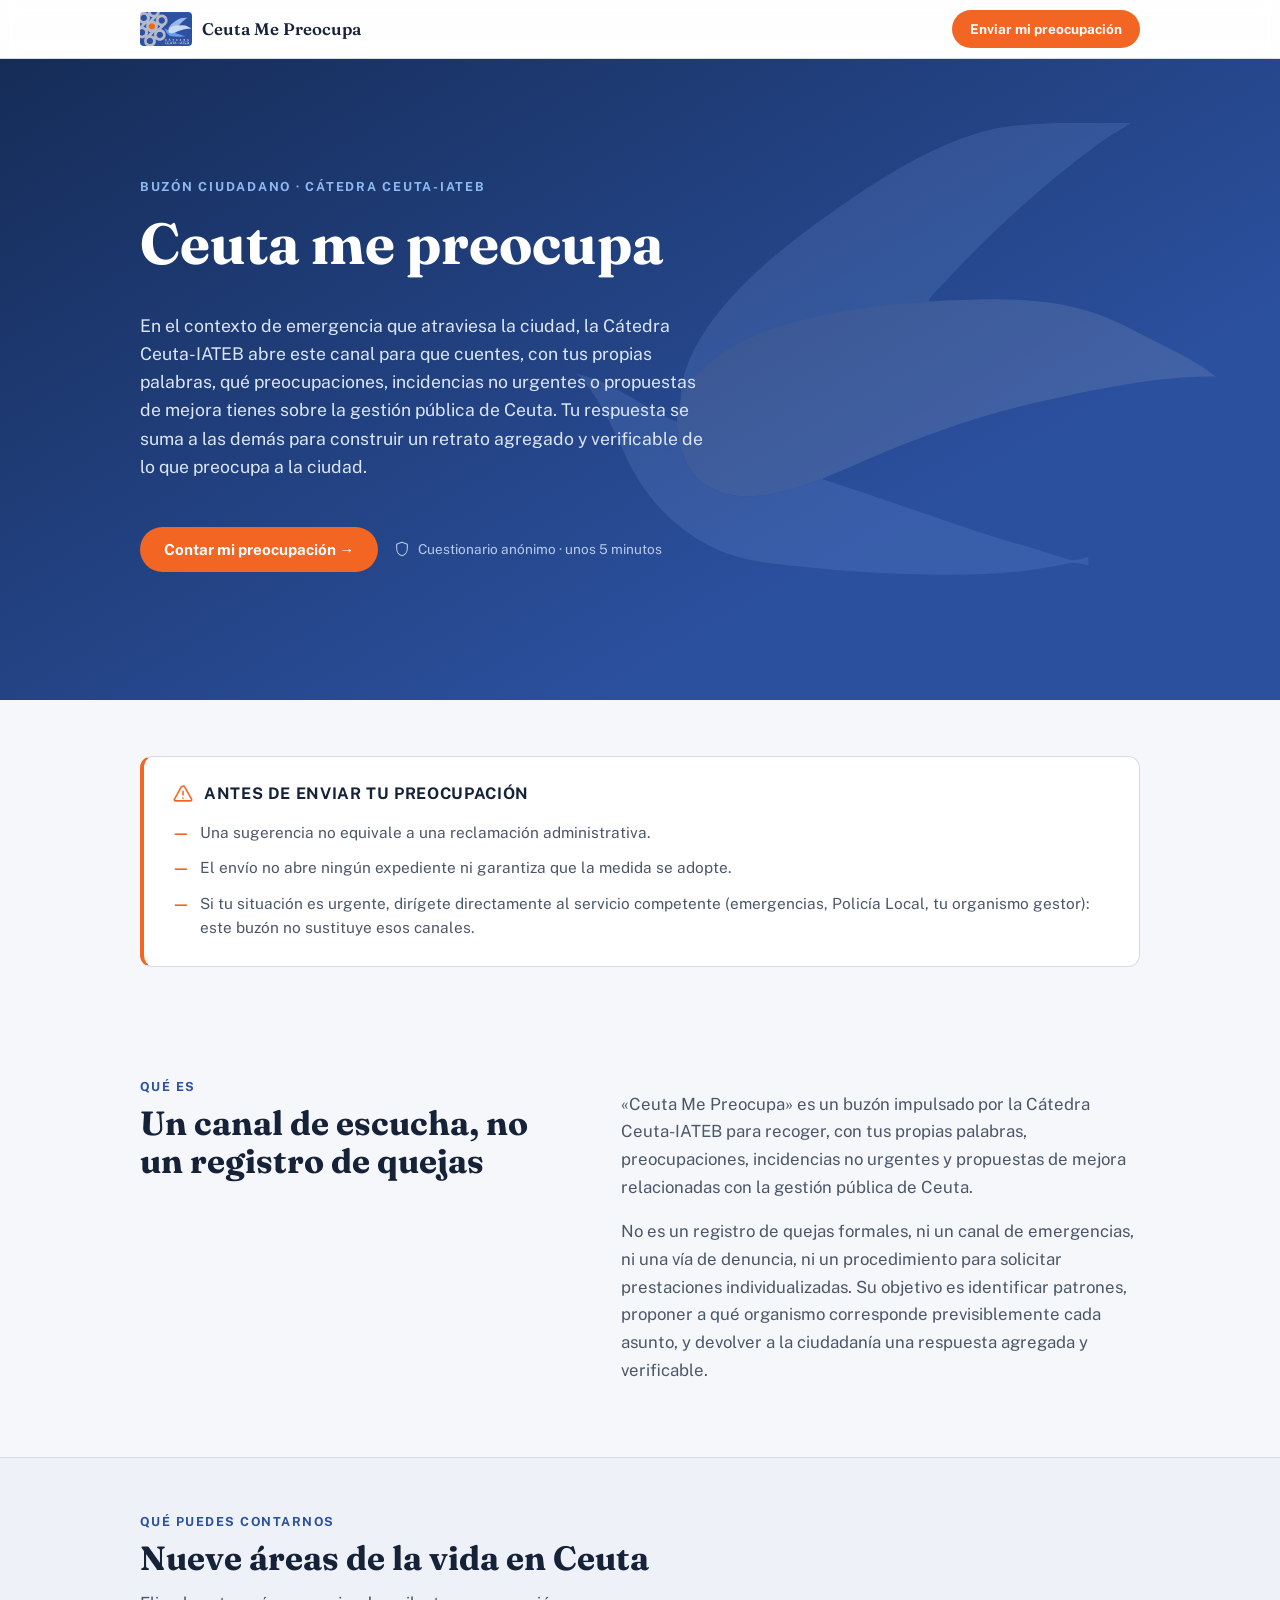
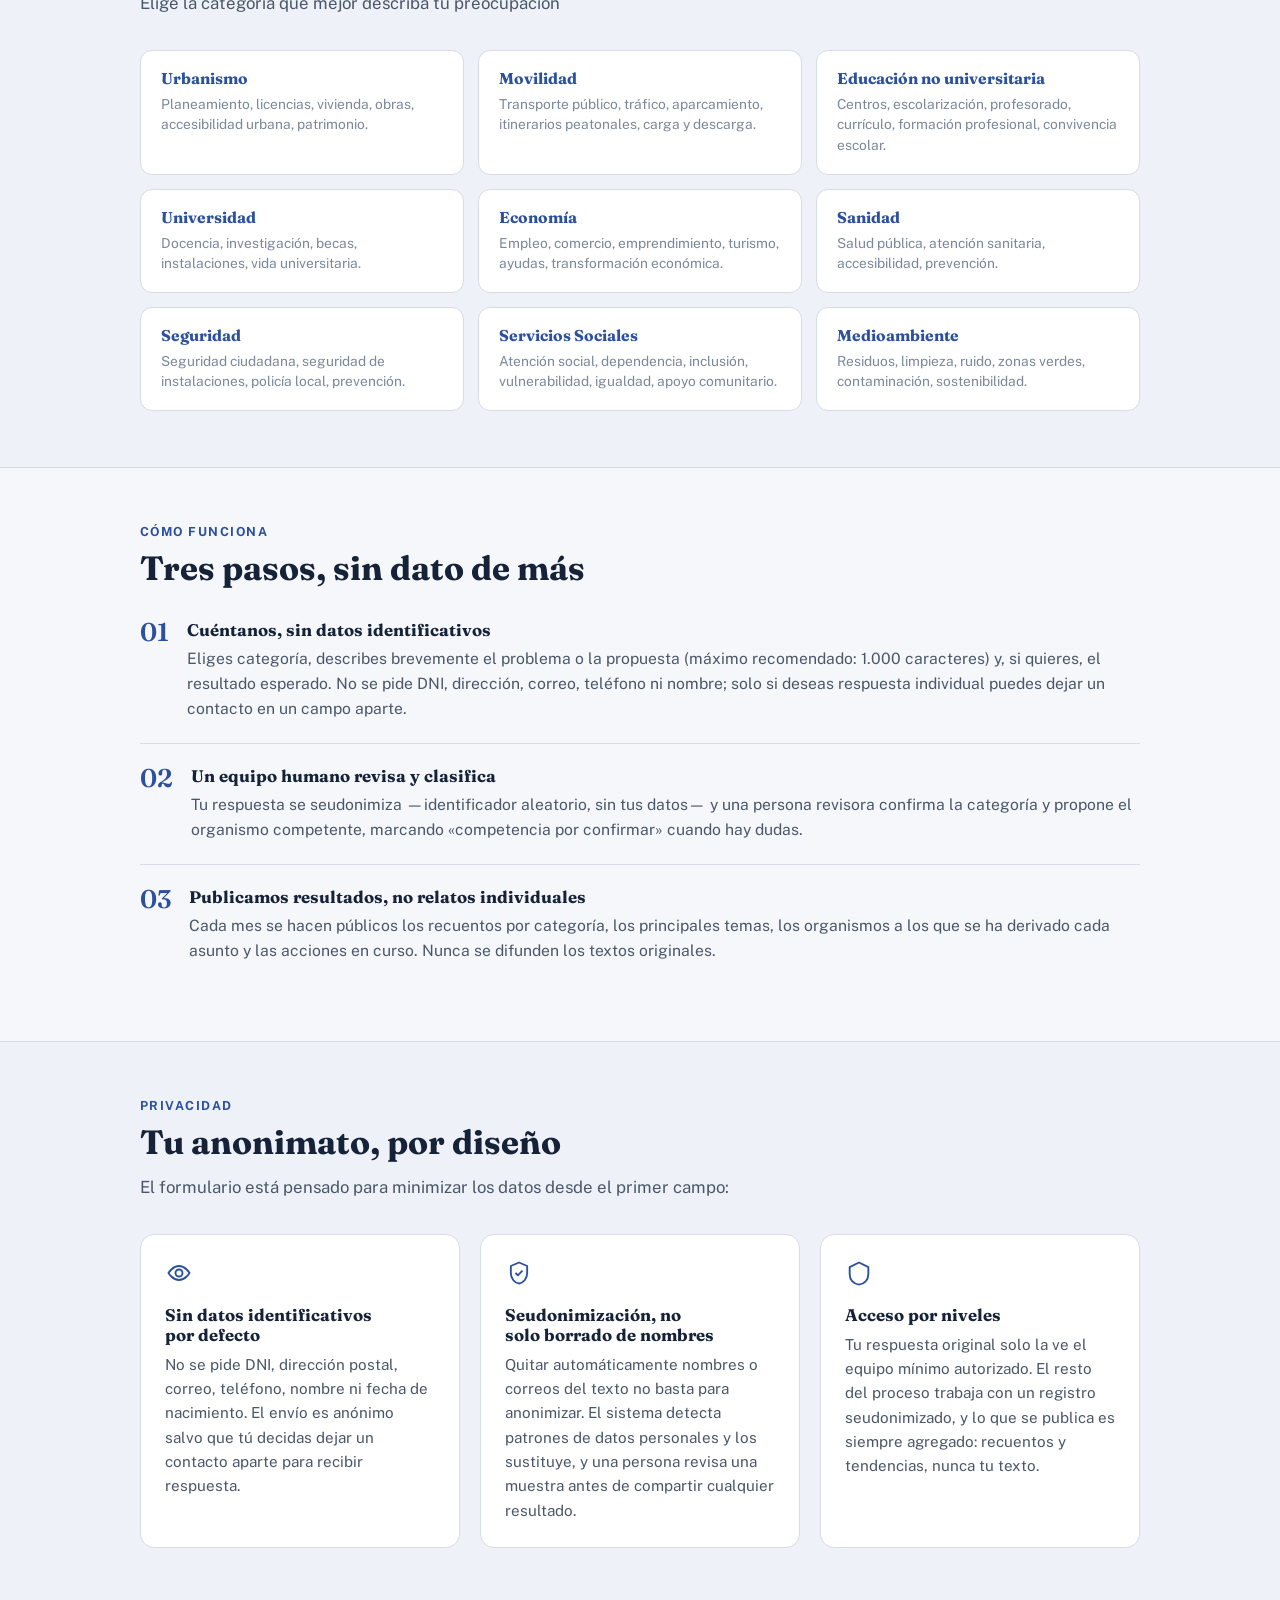
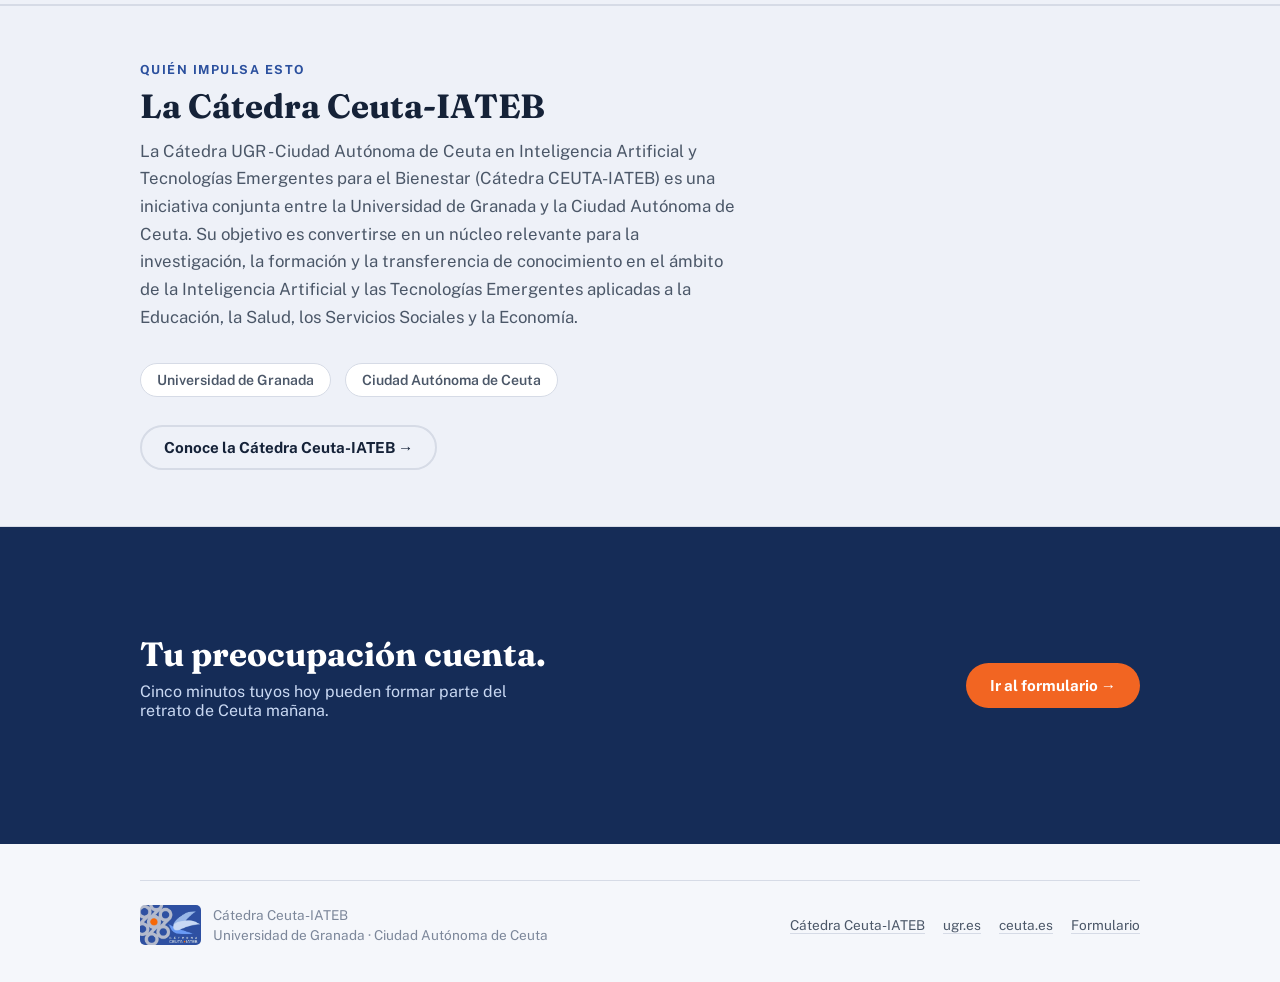
==== commit d011a7d2: "Merge branches 'main' and 'main' of https://github.com/AdrianRomeroOlmedo/Buzon" ====
--- a/index.html
+++ b/index.html
@@ -70,7 +70,7 @@
           <h2>Un canal de escucha, no un registro de quejas</h2>
         </div>
         <div>
-          <p class="lede">«Ceuta Me Preocupa» es un buzón permanente impulsado por la Cátedra Ceuta-IATEB para recoger, con tus propias palabras, preocupaciones, incidencias no urgentes y propuestas de mejora relacionadas con la gestión pública de Ceuta.</p>
+          <p class="lede">«Ceuta Me Preocupa» es un buzón impulsado por la Cátedra Ceuta-IATEB para recoger, con tus propias palabras, preocupaciones, incidencias no urgentes y propuestas de mejora relacionadas con la gestión pública de Ceuta.</p>
           <p class="lede">No es un registro de quejas formales, ni un canal de emergencias, ni una vía de denuncia, ni un procedimiento para solicitar prestaciones individualizadas. Su objetivo es identificar patrones, proponer a qué organismo corresponde previsiblemente cada asunto, y devolver a la ciudadanía una respuesta agregada y verificable.</p>
         </div>
       </div>
@@ -82,7 +82,7 @@
       <div class="section-head">
         <span class="kicker">Qué puedes contarnos</span>
         <h2>Nueve áreas de la vida en Ceuta</h2>
-        <p class="lede">Elige la categoría que mejor describa tu preocupación; nosotros proponemos qué organismo puede actuar.</p>
+        <p class="lede">Elige la categoría que mejor describa tu preocupación</p>
       </div>
       <div class="cat-grid">
         <div class="cat"><h3>Urbanismo</h3><p>Planeamiento, licencias, vivienda, obras, accesibilidad urbana, patrimonio.</p></div>
@@ -156,45 +156,16 @@
       </div>
     </div>
   </section>
-
-  <section>
-    <div class="wrap">
-      <div class="section-head">
-        <span class="kicker">Transparencia</span>
-        <h2>Un proceso predecible, no una promesa de solución</h2>
-        <p class="lede">El buzón no puede prometer que se adopte una medida concreta, pero sí un calendario claro:</p>
-      </div>
-      <ul class="hitos">
-        <li class="hito">
-          <h3>Acuse de recibo</h3>
-          <p>Si dejaste contacto: confirmación de recepción y recordatorio de los límites y canales alternativos.</p>
-        </li>
-        <li class="hito">
-          <h3>Clasificación</h3>
-          <p>Categoría y organismo propuesto, o «competencia por confirmar» cuando hay dudas.</p>
-        </li>
-        <li class="hito">
-          <h3>Información pública mensual</h3>
-          <p>Recuentos por categoría, principales temas, organismos a los que se ha derivado cada asunto y acciones en curso.</p>
-        </li>
-        <li class="hito">
-          <h3>Respuesta individual</h3>
-          <p>Solo cuando dejaste contacto y es viable: indica la decisión o el canal competente, nunca datos de otras personas.</p>
-        </li>
-        <li class="hito">
-          <h3>Revisión del protocolo</h3>
-          <p>Mensual durante los tres primeros meses y trimestral a partir de entonces.</p>
-        </li>
-      </ul>
-    </div>
-  </section>
-
   <section class="band">
     <div class="wrap">
       <div class="section-head">
         <span class="kicker">Quién impulsa esto</span>
         <h2>La Cátedra Ceuta-IATEB</h2>
-        <p class="lede">La Cátedra de Inteligencia Artificial y Tecnologías Emergentes para el Bienestar (Ceuta-IATEB) es una iniciativa conjunta que investiga cómo la tecnología y los datos pueden mejorar el bienestar de la ciudad, siempre partiendo de la realidad que cuentan quienes viven en ella. El protocolo de este buzón sigue los criterios de protección de datos de la AEPD y respeta el reparto real de competencias de la Ciudad Autónoma de Ceuta.</p>
+        <p class="lede">La Cátedra UGR - Ciudad Autónoma de Ceuta en Inteligencia Artificial y Tecnologías Emergentes 
+          para el Bienestar (Cátedra CEUTA-IATEB) es una iniciativa conjunta entre la Universidad de Granada y la Ciudad 
+          Autónoma de Ceuta. Su objetivo es convertirse en un núcleo relevante para la investigación, la formación y la 
+          transferencia de conocimiento en el ámbito de la Inteligencia Artificial y las Tecnologías Emergentes aplicadas a la 
+          Educación, la Salud, los Servicios Sociales y la Economía.</p>
       </div>
       <div class="partners">
         <span class="partner-tag">Universidad de Granada</span>
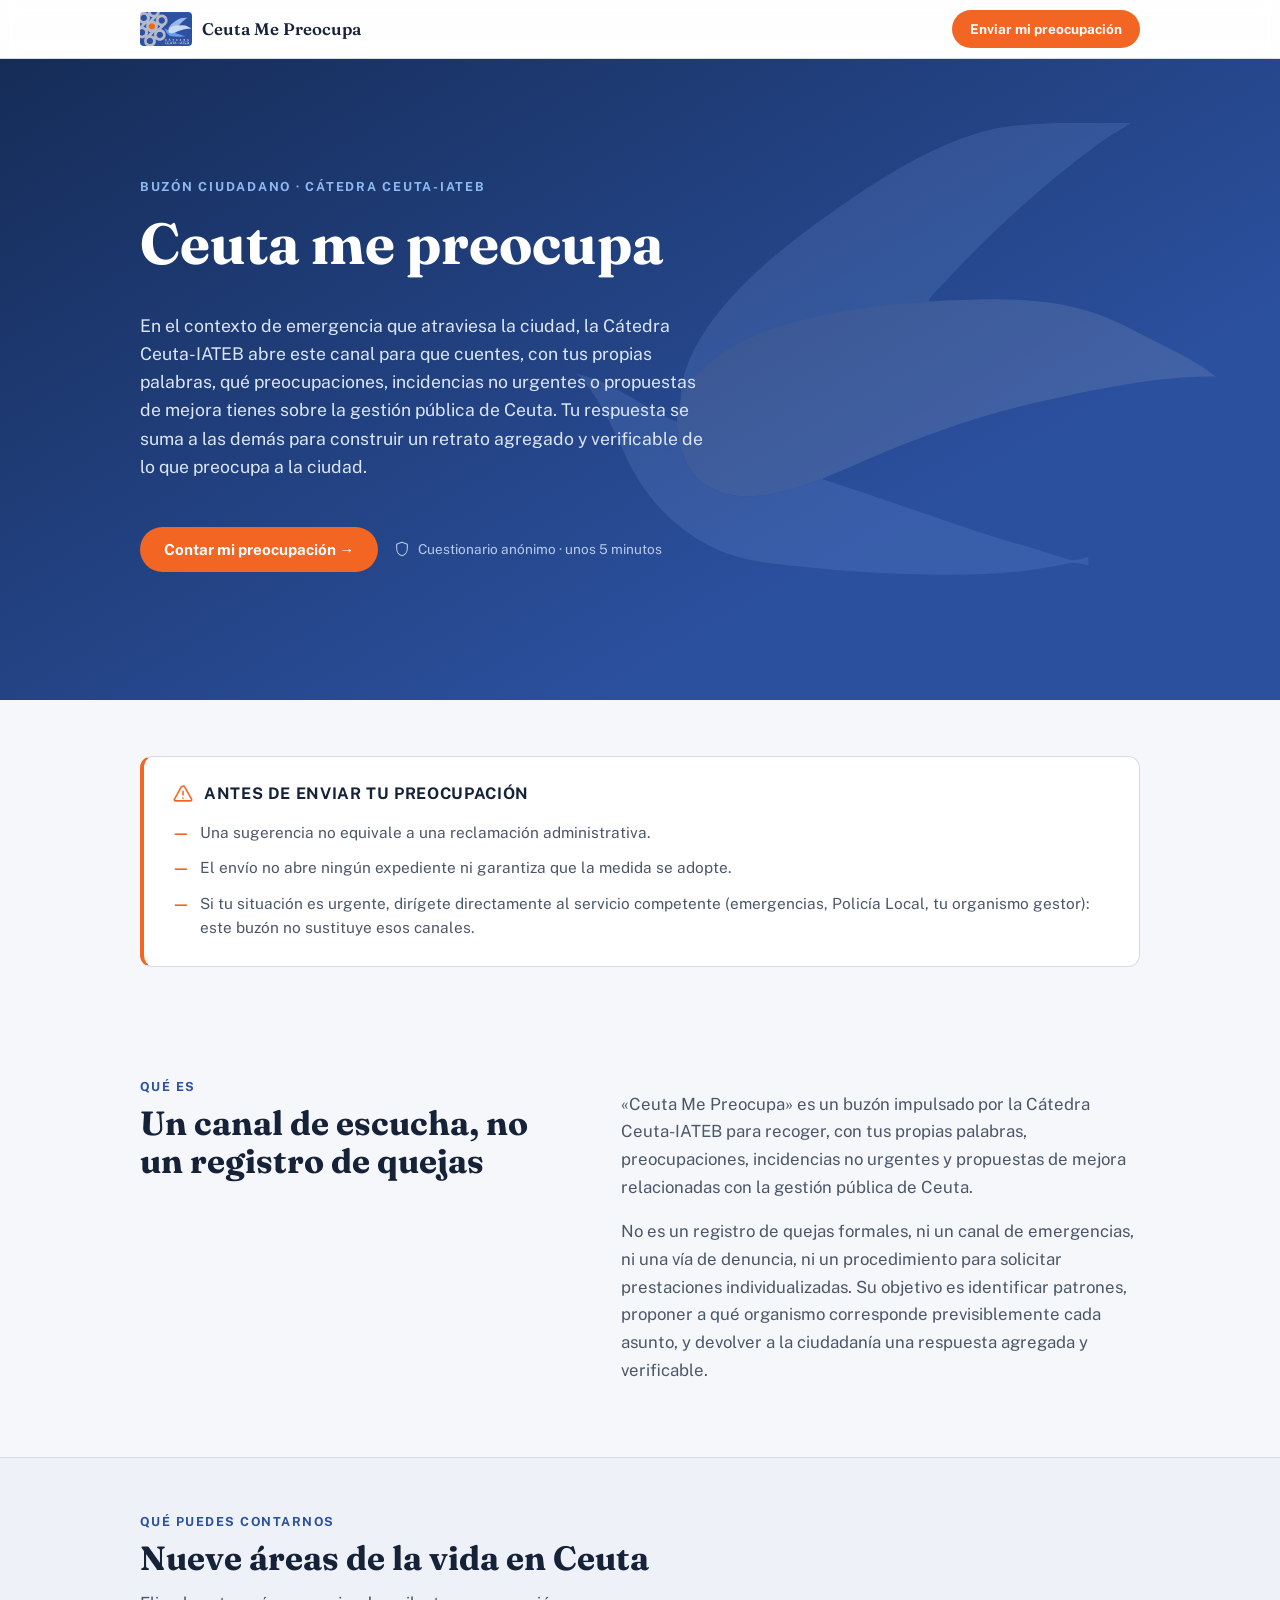
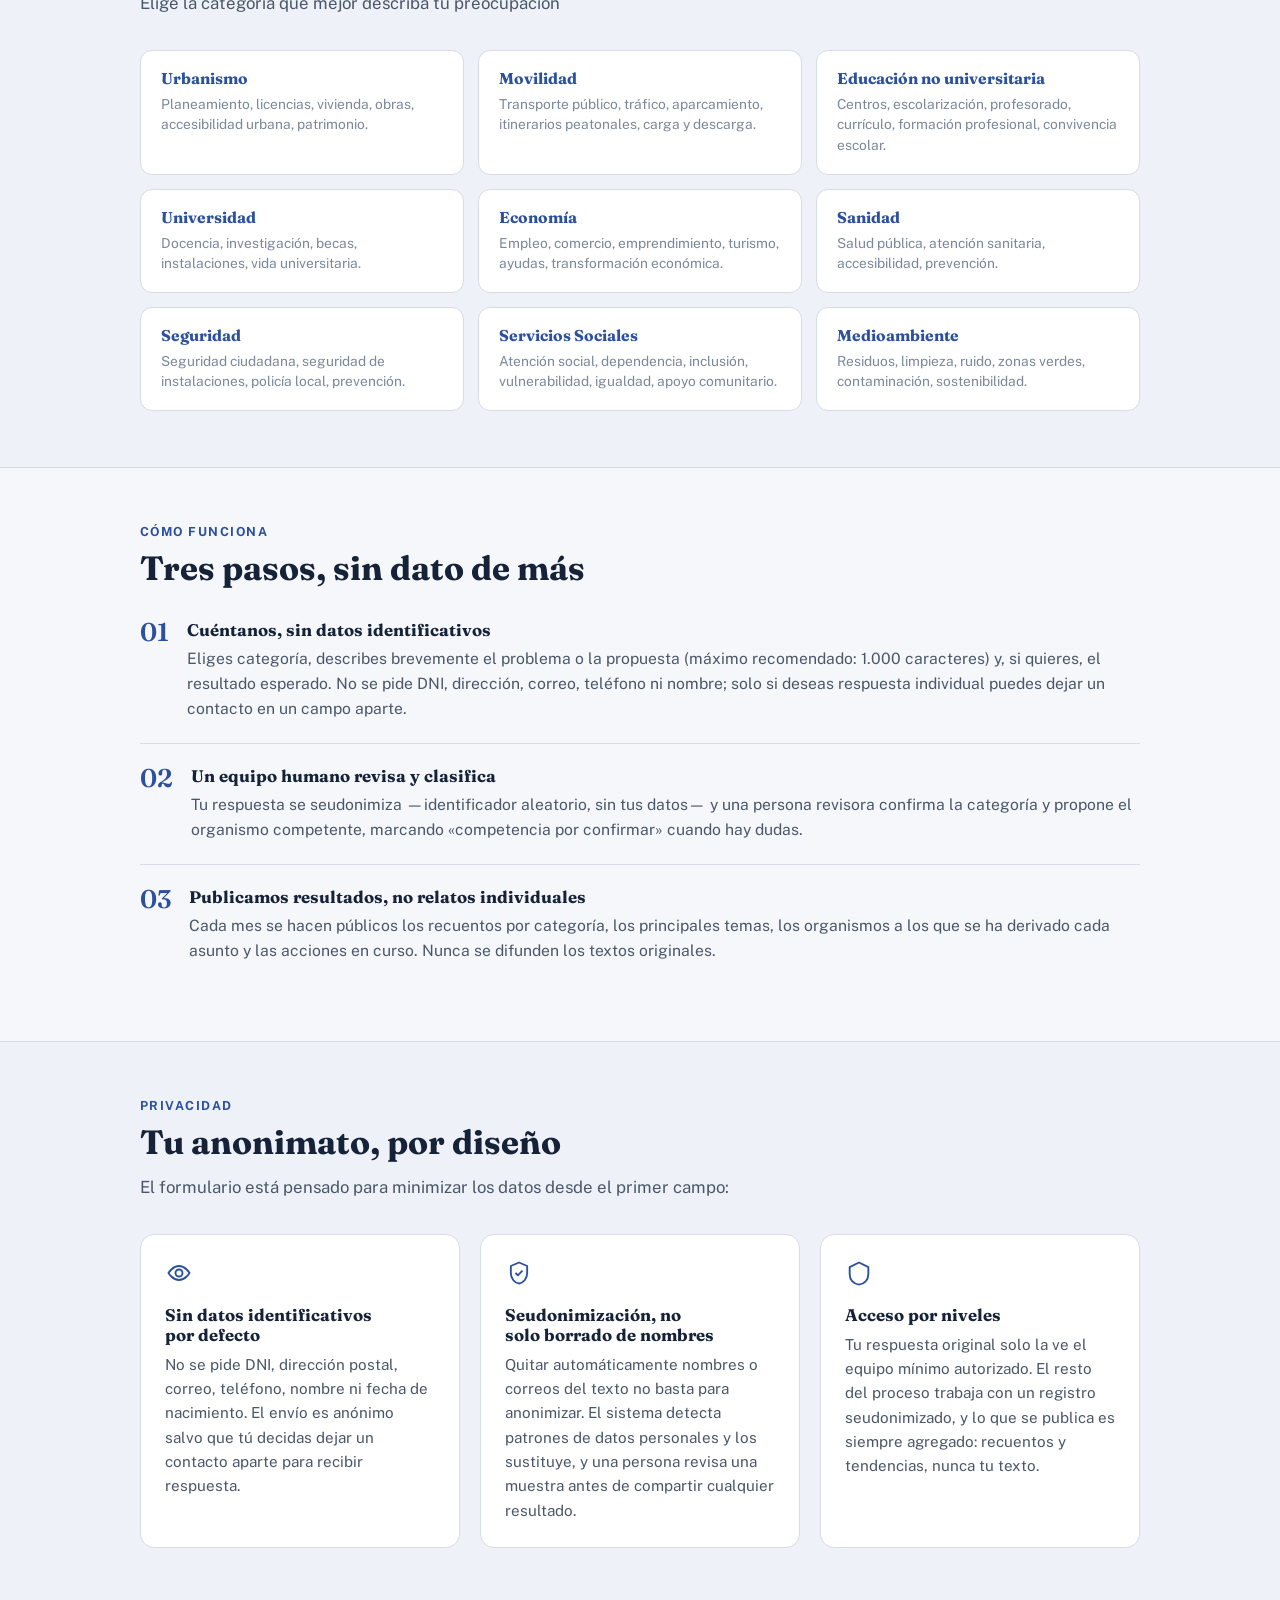
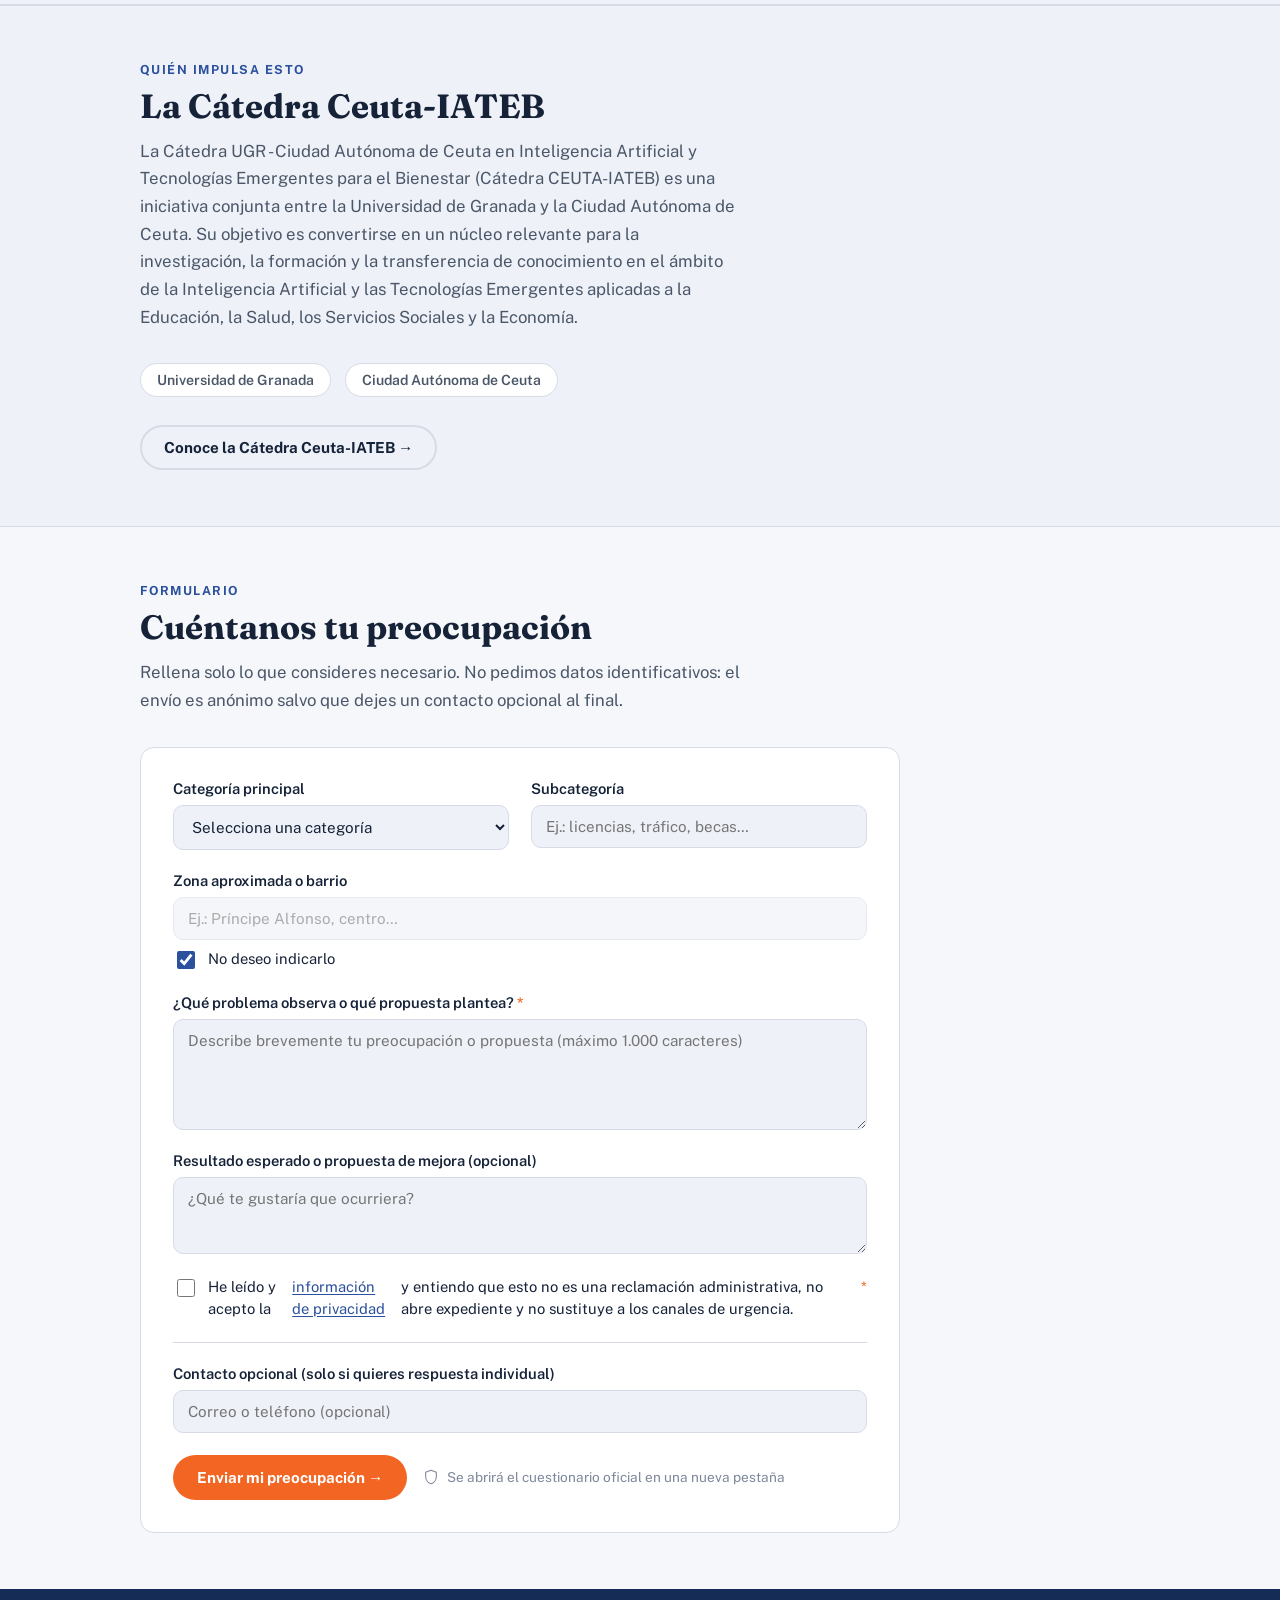
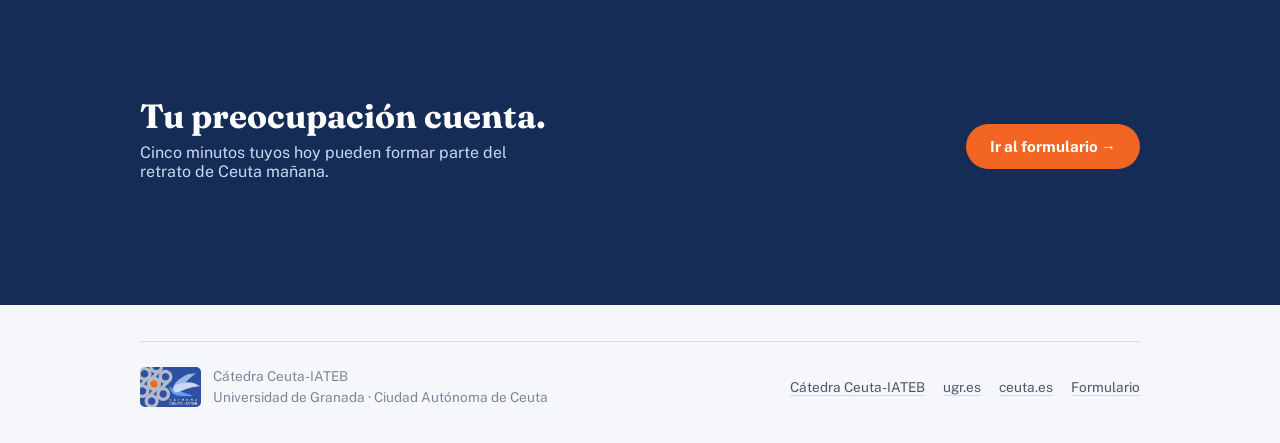
==== commit 2118f4a5: "formulario" ====
--- a/index.html
+++ b/index.html
@@ -6,7 +6,7 @@
 <meta name="description" content="Landing del buzón ciudadano de preocupaciones de la Cátedra Ceuta-IATEB, con enlace al formulario de LimeSurvey.">
 <title>Ceuta Me Preocupa</title>
 <link rel="stylesheet" href="styles.css">
-
+<script defer src="script.js"></script>
 
 </head>
 <body>
@@ -16,7 +16,7 @@
       <img src="[data-uri]" alt="Cátedra Ceuta-IATEB" />
       <span>Ceuta Me Preocupa</span>
     </div>
-    <a class="btn btn-accent btn-sm" href="https://surveys.ugr.es/index.php/881473?lang=es" target="_blank" rel="noopener">Enviar mi preocupación</a>
+    <a class="btn btn-accent btn-sm" href="#formulario">Enviar mi preocupación</a>
   </div>
 </header>
 
@@ -36,7 +36,7 @@
         <h1>Ceuta me preocupa</h1>
         <p class="lead">En el contexto de emergencia que atraviesa la ciudad, la Cátedra Ceuta-IATEB abre este canal para que cuentes, con tus propias palabras, qué preocupaciones, incidencias no urgentes o propuestas de mejora tienes sobre la gestión pública de Ceuta. Tu respuesta se suma a las demás para construir un retrato agregado y verificable de lo que preocupa a la ciudad.</p>
         <div class="hero-actions">
-          <a class="btn btn-accent" href="https://surveys.ugr.es/index.php/881473?lang=es" target="_blank" rel="noopener">Contar mi preocupación →</a>
+          <a class="btn btn-accent" href="#formulario">Contar mi preocupación →</a>
           <span class="hero-note">
             <svg width="16" height="16" viewBox="0 0 24 24" fill="none" xmlns="http://www.w3.org/2000/svg"><path d="M12 2L4 5V11C4 16.5 7.4 21.2 12 22C16.6 21.2 20 16.5 20 11V5L12 2Z" stroke="currentColor" stroke-width="1.6" stroke-linejoin="round"/></svg>
             Cuestionario anónimo · unos 5 minutos
@@ -175,13 +175,85 @@
     </div>
   </section>
 
+  <section id="formulario">
+    <div class="wrap">
+      <div class="section-head">
+        <span class="kicker">Formulario</span>
+        <h2>Cuéntanos tu preocupación</h2>
+        <p class="lede">Rellena solo lo que consideres necesario. No pedimos datos identificativos: el envío es anónimo salvo que dejes un contacto opcional al final.</p>
+      </div>
+      <form class="buzon-form" action="https://surveys.ugr.es/index.php/881473?lang=es" method="get" target="_blank" novalidate>
+        <div class="form-grid">
+          <div class="field">
+            <label for="categoria">Categoría principal</label>
+            <select id="categoria" name="categoria" required>
+              <option value="" selected disabled>Selecciona una categoría</option>
+              <option value="urbanismo">Urbanismo</option>
+              <option value="movilidad">Movilidad</option>
+              <option value="educacion">Educación no universitaria</option>
+              <option value="universidad">Universidad</option>
+              <option value="economia">Economía</option>
+              <option value="sanidad">Sanidad</option>
+              <option value="seguridad">Seguridad</option>
+              <option value="servicios-sociales">Servicios Sociales</option>
+              <option value="medioambiente">Medioambiente</option>
+            </select>
+          </div>
+          <div class="field">
+            <label for="subcategoria">Subcategoría</label>
+            <input type="text" id="subcategoria" name="subcategoria" placeholder="Ej.: licencias, tráfico, becas…">
+          </div>
+        </div>
+
+        <div class="field">
+          <label for="zona">Zona aproximada o barrio</label>
+          <input type="text" id="zona" name="zona" placeholder="Ej.: Príncipe Alfonso, centro…" disabled>
+          <label class="checkbox-line">
+            <input type="checkbox" id="zona-omitir" checked>
+            No deseo indicarlo
+          </label>
+        </div>
+
+        <div class="field">
+          <label for="descripcion">¿Qué problema observa o qué propuesta plantea? <span class="req">*</span></label>
+          <textarea id="descripcion" name="descripcion" rows="5" maxlength="1000" required placeholder="Describe brevemente tu preocupación o propuesta (máximo 1.000 caracteres)"></textarea>
+        </div>
+
+        <div class="field">
+          <label for="resultado">Resultado esperado o propuesta de mejora (opcional)</label>
+          <textarea id="resultado" name="resultado" rows="3" maxlength="500" placeholder="¿Qué te gustaría que ocurriera?"></textarea>
+        </div>
+
+        <div class="field">
+          <label class="checkbox-line">
+            <input type="checkbox" id="privacidad" name="privacidad" required>
+            He leído y acepto la <a href="#">información de privacidad</a> y entiendo que esto no es una reclamación administrativa, no abre expediente y no sustituye a los canales de urgencia. <span class="req">*</span>
+          </label>
+        </div>
+
+        <div class="field field-contact">
+          <label for="contacto">Contacto opcional (solo si quieres respuesta individual)</label>
+          <input type="text" id="contacto" name="contacto" placeholder="Correo o teléfono (opcional)">
+        </div>
+
+        <div class="form-actions">
+          <button type="submit" class="btn btn-accent">Enviar mi preocupación →</button>
+          <span class="hero-note form-note">
+            <svg width="16" height="16" viewBox="0 0 24 24" fill="none" xmlns="http://www.w3.org/2000/svg"><path d="M12 2L4 5V11C4 16.5 7.4 21.2 12 22C16.6 21.2 20 16.5 20 11V5L12 2Z" stroke="currentColor" stroke-width="1.6" stroke-linejoin="round"/></svg>
+            Se abrirá el cuestionario oficial en una nueva pestaña
+          </span>
+        </div>
+      </form>
+    </div>
+  </section>
+
   <section class="cta-final">
     <div class="wrap">
       <div>
         <h2>Tu preocupación cuenta.</h2>
         <p>Cinco minutos tuyos hoy pueden formar parte del retrato de Ceuta mañana.</p>
       </div>
-      <a class="btn btn-accent" href="https://surveys.ugr.es/index.php/881473?lang=es" target="_blank" rel="noopener">Ir al formulario →</a>
+      <a class="btn btn-accent" href="#formulario">Ir al formulario →</a>
     </div>
   </section>
 </main>
--- a/styles.css
+++ b/styles.css
@@ -48,6 +48,10 @@
     --focus:#7EA2E0;
   }
 
+  html {
+    overscroll-behavior: none;
+  }
+
   *{box-sizing:border-box;}
   body{
     margin:0;
@@ -332,6 +336,86 @@
   .footer-links a{color:var(--ink-soft); text-decoration:underline; text-decoration-color:var(--line); text-underline-offset:3px;}
   .footer-links a:hover{color:var(--primary);}
 
+  /* FORMULARIO */
+  .buzon-form{
+    background:var(--surface);
+    border:1px solid var(--line);
+    border-radius:14px;
+    padding:32px;
+    display:flex;
+    flex-direction:column;
+    gap:22px;
+    max-width:760px;
+  }
+  .form-grid{
+    display:grid;
+    grid-template-columns:1fr;
+    gap:22px;
+  }
+  @media (min-width:640px){ .form-grid{grid-template-columns:1fr 1fr;} }
+  .field{display:flex; flex-direction:column; gap:8px;}
+  .field label{
+    font-weight:600;
+    font-size:0.92rem;
+    color:var(--ink);
+  }
+  .field .req{color:var(--accent);}
+  .field input[type="text"],
+  .field select,
+  .field textarea{
+    font-family:"Public Sans", sans-serif;
+    font-size:0.95rem;
+    color:var(--ink);
+    background:var(--surface-2);
+    border:1px solid var(--line);
+    border-radius:10px;
+    padding:12px 14px;
+    resize:vertical;
+    width:100%;
+  }
+  .field input[type="text"]:disabled{
+    opacity:0.6;
+    cursor:not-allowed;
+  }
+  .field input:focus-visible,
+  .field select:focus-visible,
+  .field textarea:focus-visible{
+    outline:3px solid var(--focus);
+    outline-offset:1px;
+  }
+  .checkbox-line{
+    display:flex;
+    align-items:flex-start;
+    gap:10px;
+    font-weight:400 !important;
+    font-size:0.92rem;
+    color:var(--ink-soft);
+    line-height:1.5;
+  }
+  .checkbox-line input[type="checkbox"]{
+    margin-top:3px;
+    flex:none;
+    width:18px;
+    height:18px;
+    accent-color:var(--primary);
+  }
+  .checkbox-line a{
+    color:var(--primary);
+    text-decoration:underline;
+    text-underline-offset:2px;
+  }
+  .field-contact{
+    border-top:1px solid var(--line);
+    padding-top:22px;
+  }
+  .form-actions{
+    display:flex;
+    flex-wrap:wrap;
+    align-items:center;
+    gap:16px;
+  }
+  .form-note{color:var(--ink-faint);}
+
   @media (prefers-reduced-motion: reduce){
     *{transition:none !important;}
   }
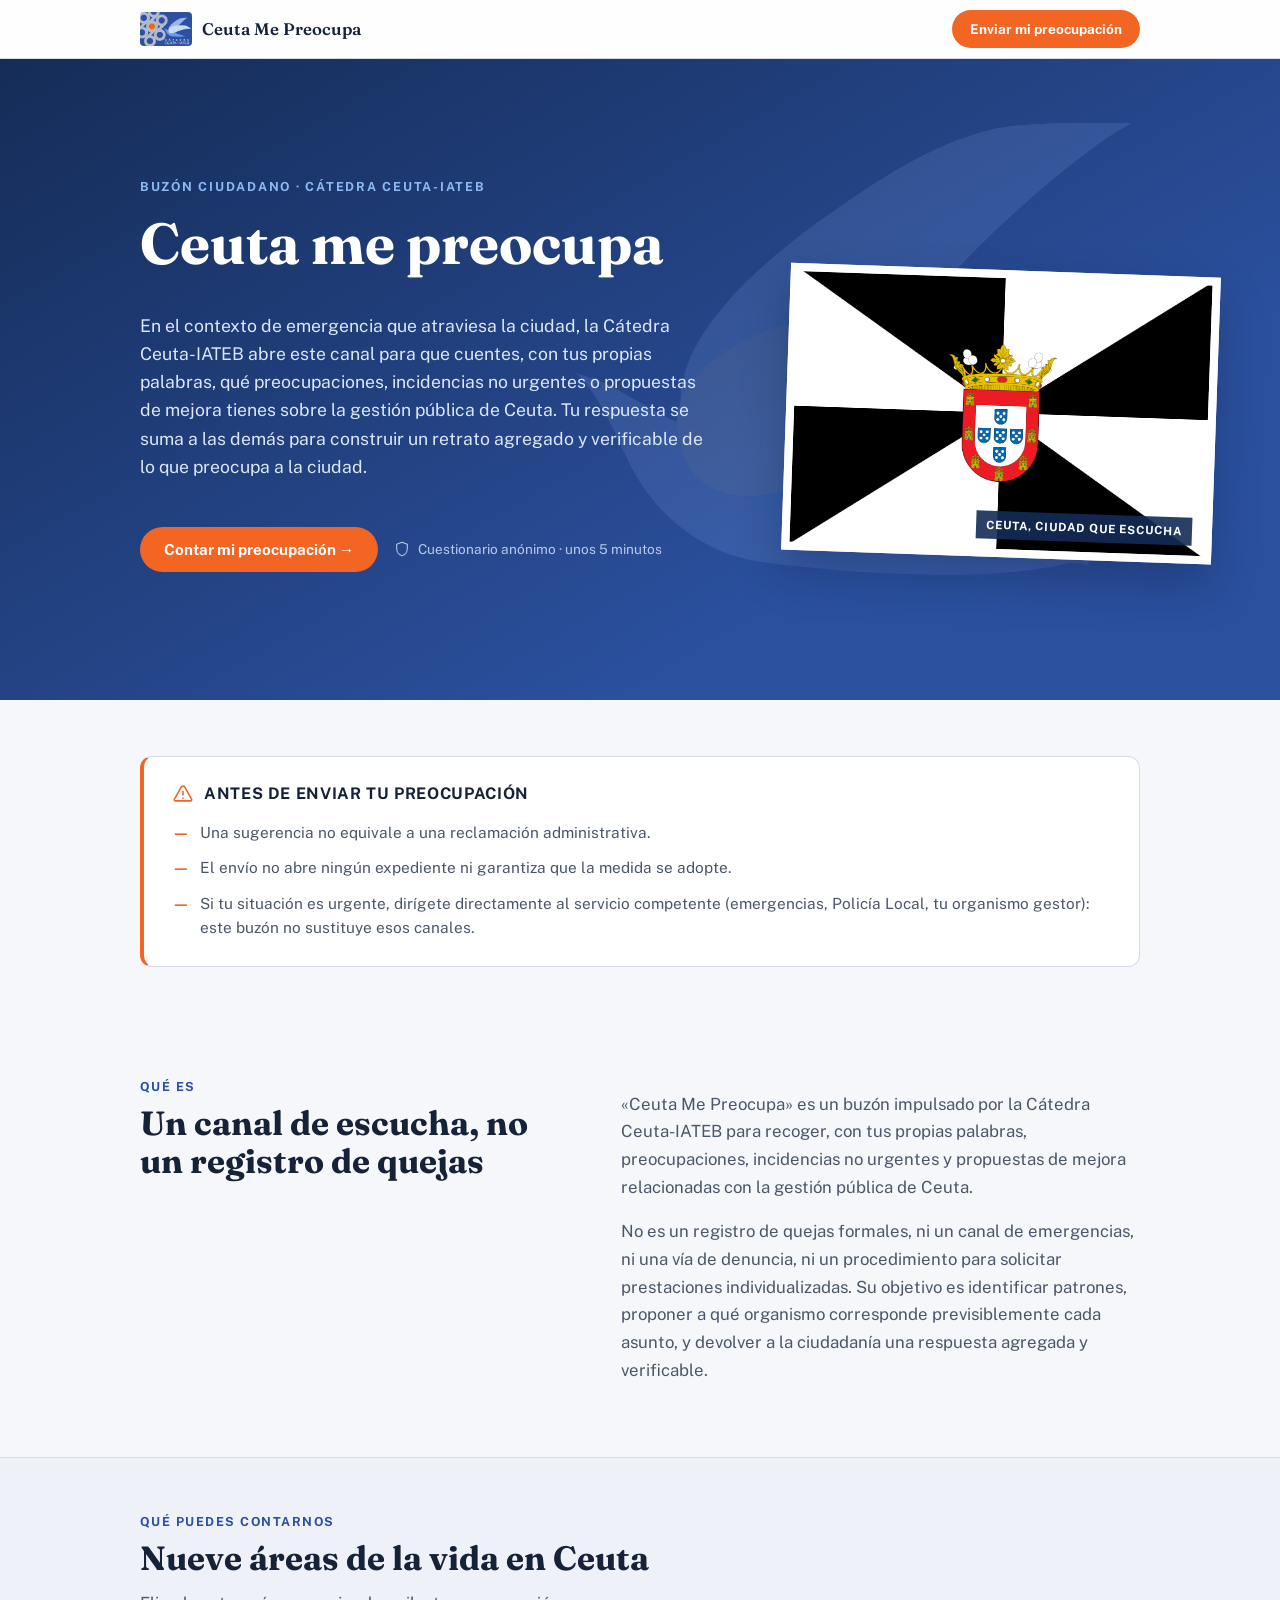
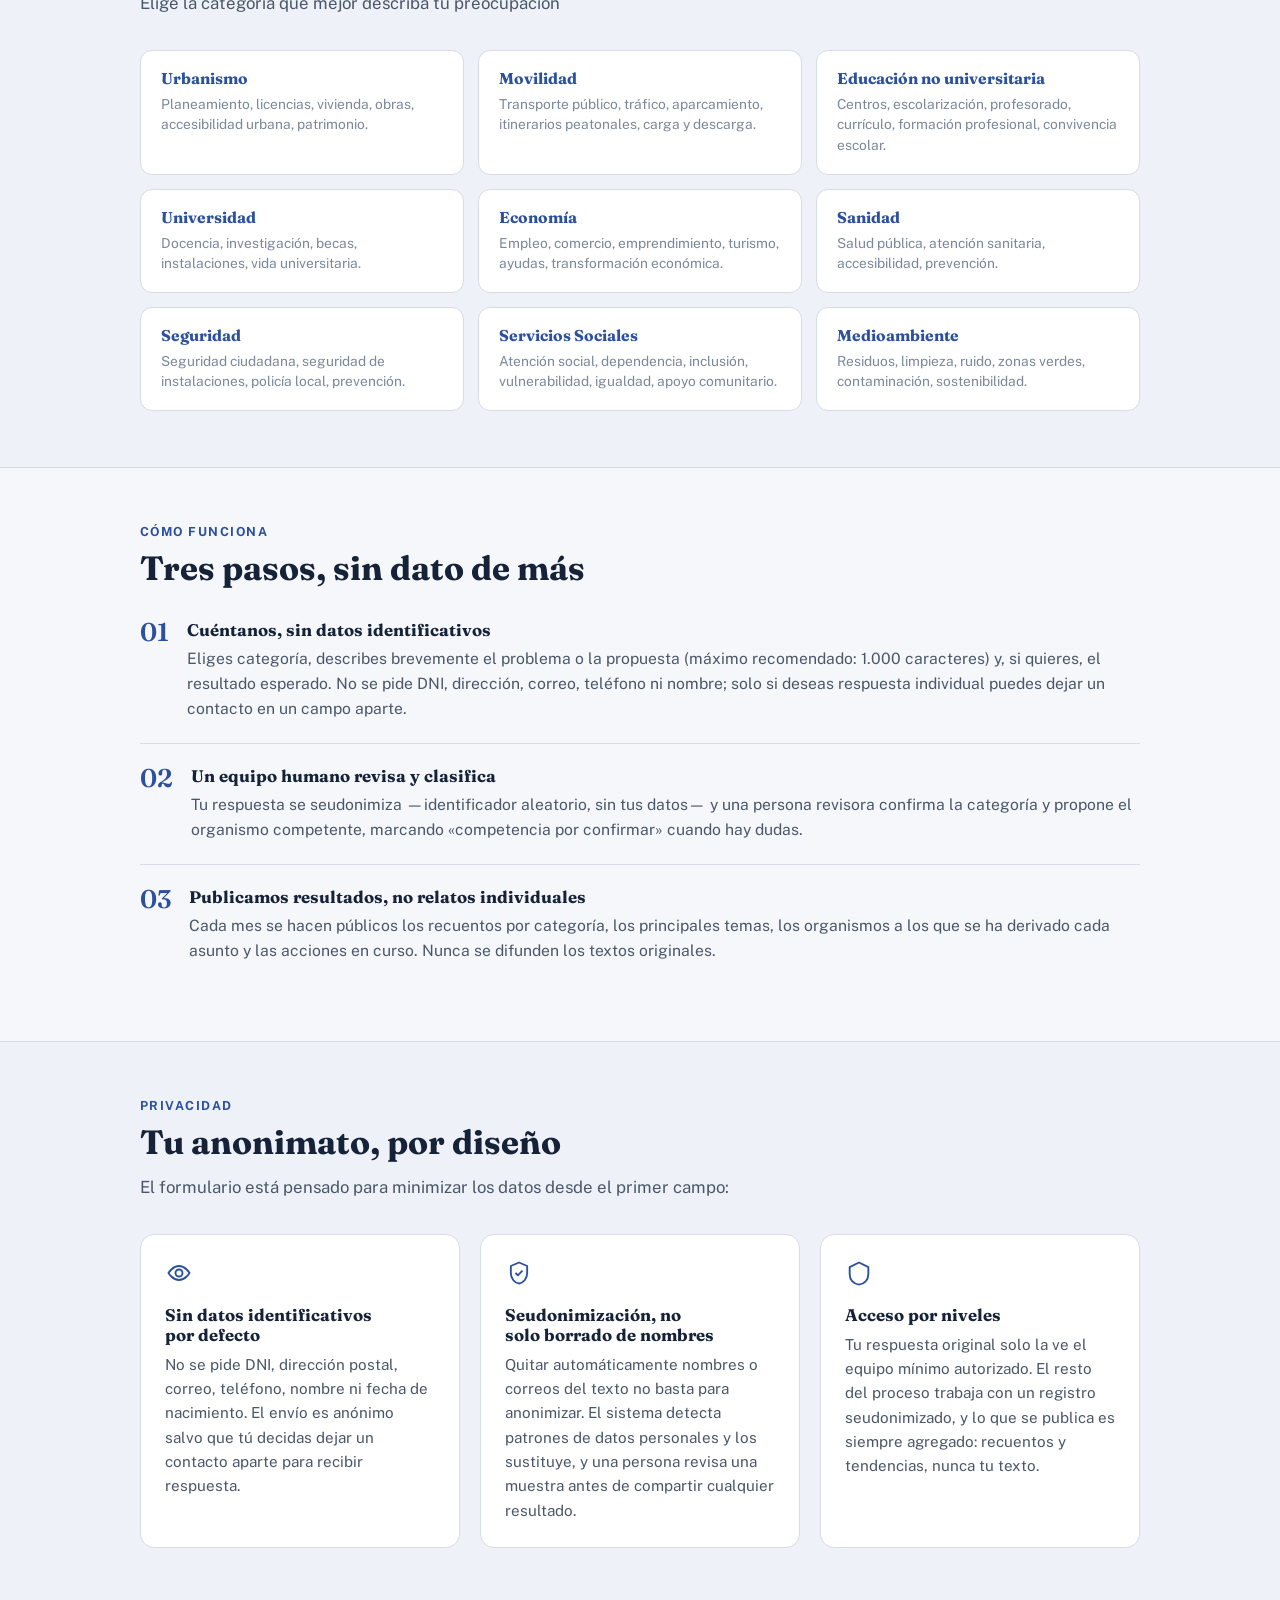
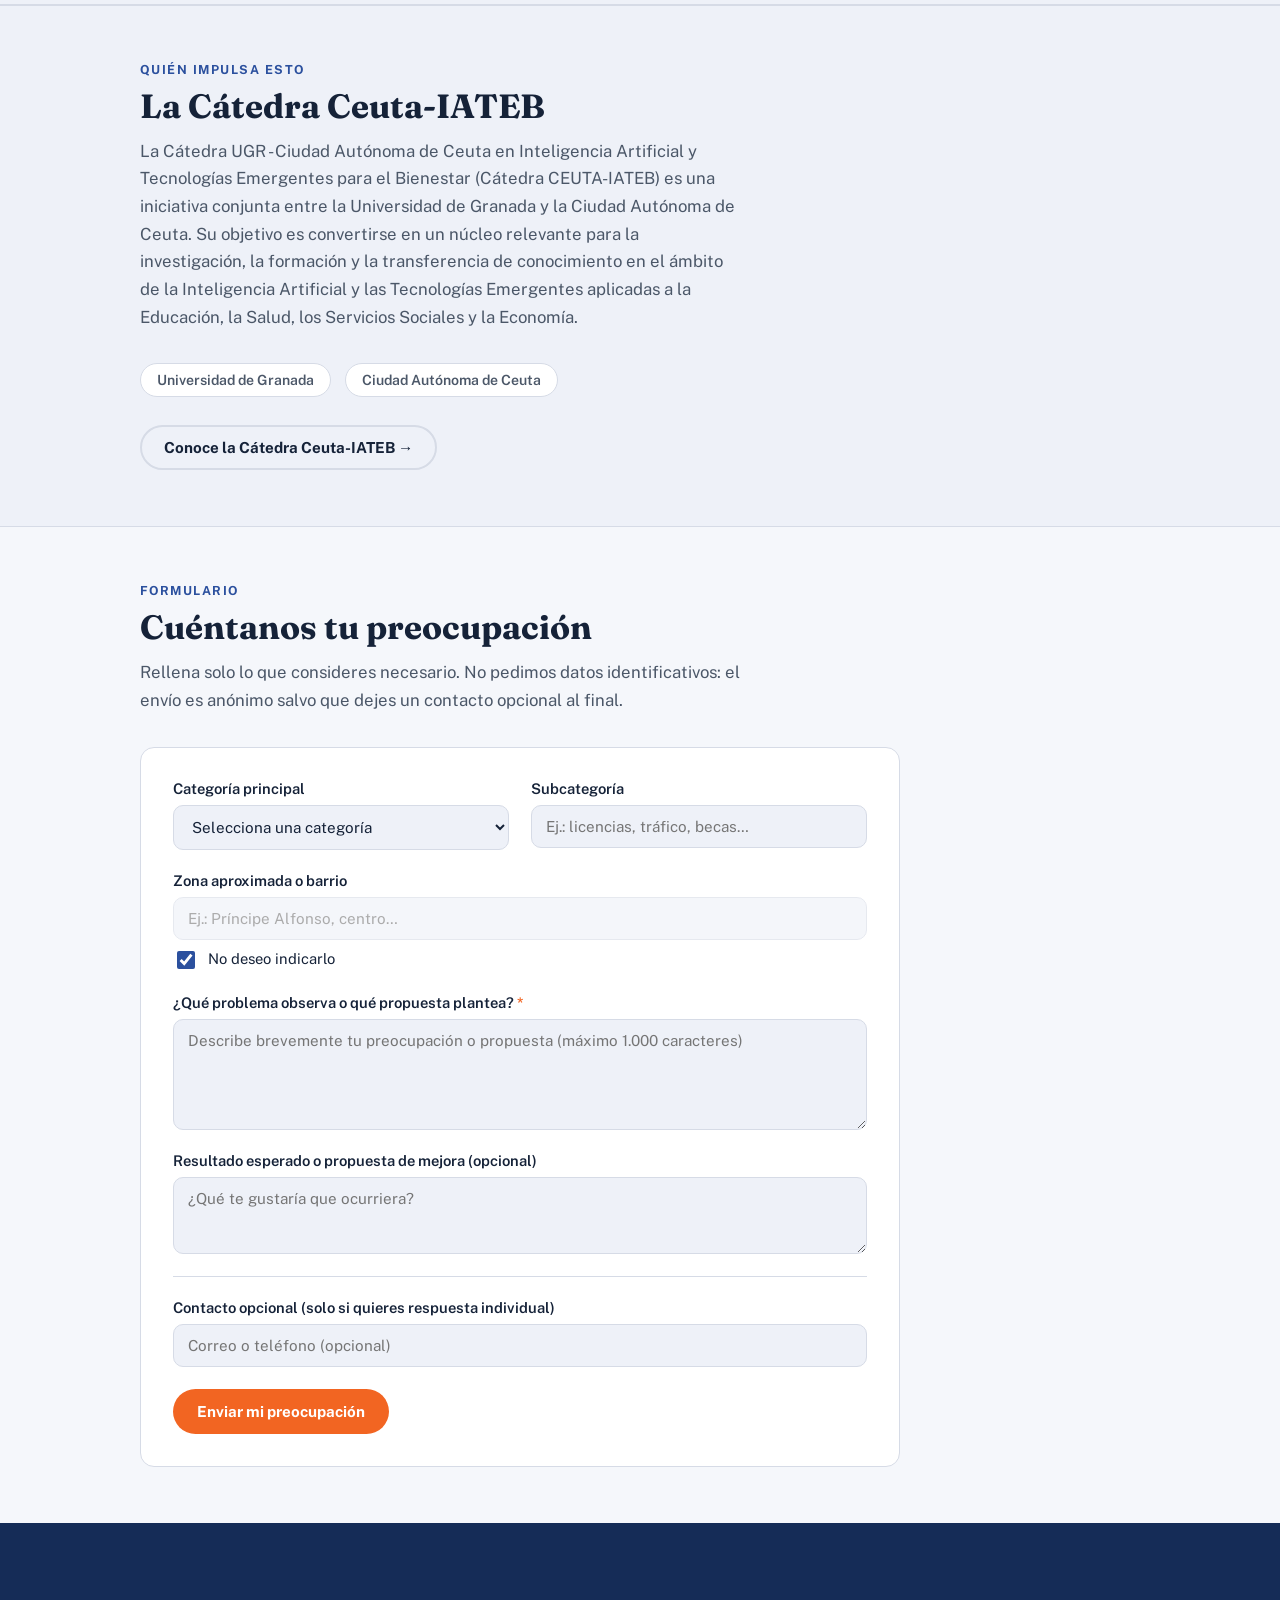
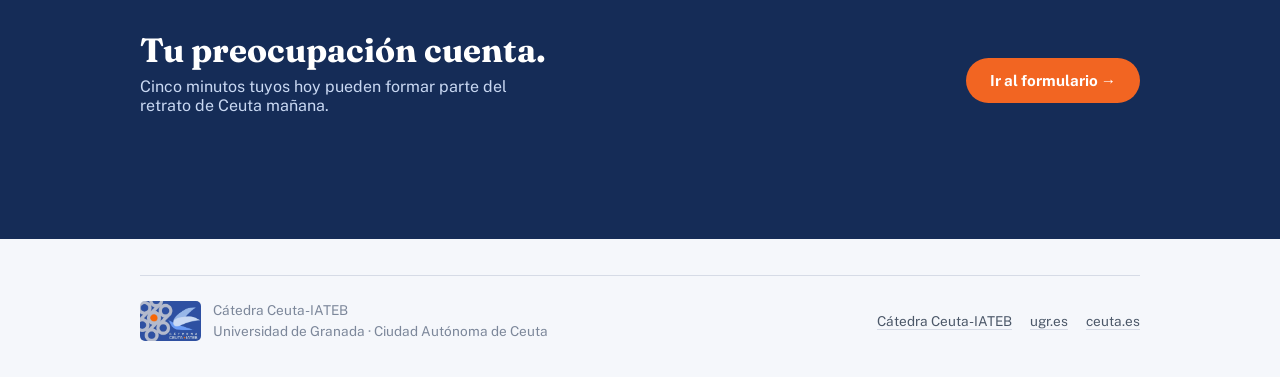
==== commit e09cfb8d: "Identidad de ceuta, favicon y cambios formulario" ====
--- a/index.html
+++ b/index.html
@@ -5,6 +5,7 @@
 <meta name="viewport" content="width=device-width, initial-scale=1, viewport-fit=cover">
 <meta name="description" content="Landing del buzón ciudadano de preocupaciones de la Cátedra Ceuta-IATEB, con enlace al formulario de LimeSurvey.">
 <title>Ceuta Me Preocupa</title>
+<link rel="icon" type="image/svg+xml" href="paloma2.svg">
 <link rel="stylesheet" href="styles.css">
 <script defer src="script.js"></script>
 
@@ -30,6 +31,10 @@
 <path transform="translate(0,0)" fill="rgb(46,80,162)" d="M 999.158 680.572 C 1000.69 679.601 1002.65 679.582 1004.2 680.525 C 1005.75 681.467 1006.64 683.207 1006.49 685.018 C 1006.34 686.828 1005.17 688.397 1003.48 689.067 C 1001.19 689.978 998.572 688.992 997.451 686.789 C 996.33 684.587 997.069 681.893 999.158 680.572 z"/>
 
 </svg>
+    <div class="hero-flag" aria-hidden="true">
+      <img src="Flag_of_Ceuta.svg.webp" alt="">
+      <span>Ceuta, ciudad que escucha</span>
+    </div>
     <div class="wrap">
       <div class="hero-inner">
         <span class="eyebrow">Buzón ciudadano · Cátedra Ceuta-IATEB</span>
@@ -182,7 +187,7 @@
         <h2>Cuéntanos tu preocupación</h2>
         <p class="lede">Rellena solo lo que consideres necesario. No pedimos datos identificativos: el envío es anónimo salvo que dejes un contacto opcional al final.</p>
       </div>
-      <form class="buzon-form" action="https://surveys.ugr.es/index.php/881473?lang=es" method="get" target="_blank" novalidate>
+      <form class="buzon-form" method="post" target="_self" novalidate>
         <div class="form-grid">
           <div class="field">
             <label for="categoria">Categoría principal</label>
@@ -224,24 +229,13 @@
           <textarea id="resultado" name="resultado" rows="3" maxlength="500" placeholder="¿Qué te gustaría que ocurriera?"></textarea>
         </div>
 
-        <div class="field">
-          <label class="checkbox-line">
-            <input type="checkbox" id="privacidad" name="privacidad" required>
-            He leído y acepto la <a href="#">información de privacidad</a> y entiendo que esto no es una reclamación administrativa, no abre expediente y no sustituye a los canales de urgencia. <span class="req">*</span>
-          </label>
-        </div>
-
         <div class="field field-contact">
           <label for="contacto">Contacto opcional (solo si quieres respuesta individual)</label>
           <input type="text" id="contacto" name="contacto" placeholder="Correo o teléfono (opcional)">
         </div>
 
         <div class="form-actions">
-          <button type="submit" class="btn btn-accent">Enviar mi preocupación →</button>
-          <span class="hero-note form-note">
-            <svg width="16" height="16" viewBox="0 0 24 24" fill="none" xmlns="http://www.w3.org/2000/svg"><path d="M12 2L4 5V11C4 16.5 7.4 21.2 12 22C16.6 21.2 20 16.5 20 11V5L12 2Z" stroke="currentColor" stroke-width="1.6" stroke-linejoin="round"/></svg>
-            Se abrirá el cuestionario oficial en una nueva pestaña
-          </span>
+          <button class="btn btn-accent">Enviar mi preocupación</button>
         </div>
       </form>
     </div>
@@ -269,7 +263,6 @@
         <a href="https://catedras.ugr.es/iateb/" target="_blank" rel="noopener">Cátedra Ceuta-IATEB</a>
         <a href="https://www.ugr.es" target="_blank" rel="noopener">ugr.es</a>
         <a href="https://www.ceuta.es" target="_blank" rel="noopener">ceuta.es</a>
-        <a href="https://surveys.ugr.es/index.php/881473?lang=es" target="_blank" rel="noopener">Formulario</a>
       </div>
     </div>
   </div>
--- a/styles.css
+++ b/styles.css
@@ -136,6 +136,32 @@
     pointer-events:none;
     z-index:0;
   }
+  .hero-flag{
+    position:absolute;
+    z-index:0;
+    right:5%;
+    top:50%;
+    width:min(38vw, 430px);
+    aspect-ratio:3 / 2;
+    transform:translateY(-38%) rotate(2deg);
+    border:8px solid rgba(255,255,255,.88);
+    box-shadow:0 22px 45px rgba(8,20,48,.28);
+    overflow:hidden;
+    background:#fff;
+  }
+  .hero-flag img{width:100%;height:100%;object-fit:cover;}
+  .hero-flag span{
+    position:absolute;
+    right:12px;
+    bottom:10px;
+    background:rgba(21,44,87,.9);
+    color:#fff;
+    font-size:.72rem;
+    font-weight:700;
+    letter-spacing:.08em;
+    padding:7px 10px;
+    text-transform:uppercase;
+  }
   .hero-inner{
     position:relative;
     z-index:1;
@@ -153,6 +179,17 @@
       max-width:none;
       opacity:0.13;
     }
+    .hero-flag{
+      right:-16%;
+      top:auto;
+      bottom:18px;
+      width:68vw;
+      transform:rotate(3deg);
+      opacity:.2;
+      border-width:4px;
+      box-shadow:none;
+    }
+    .hero-flag span{display:none;}
   }
   .eyebrow{
     font-family:"Public Sans", sans-serif;
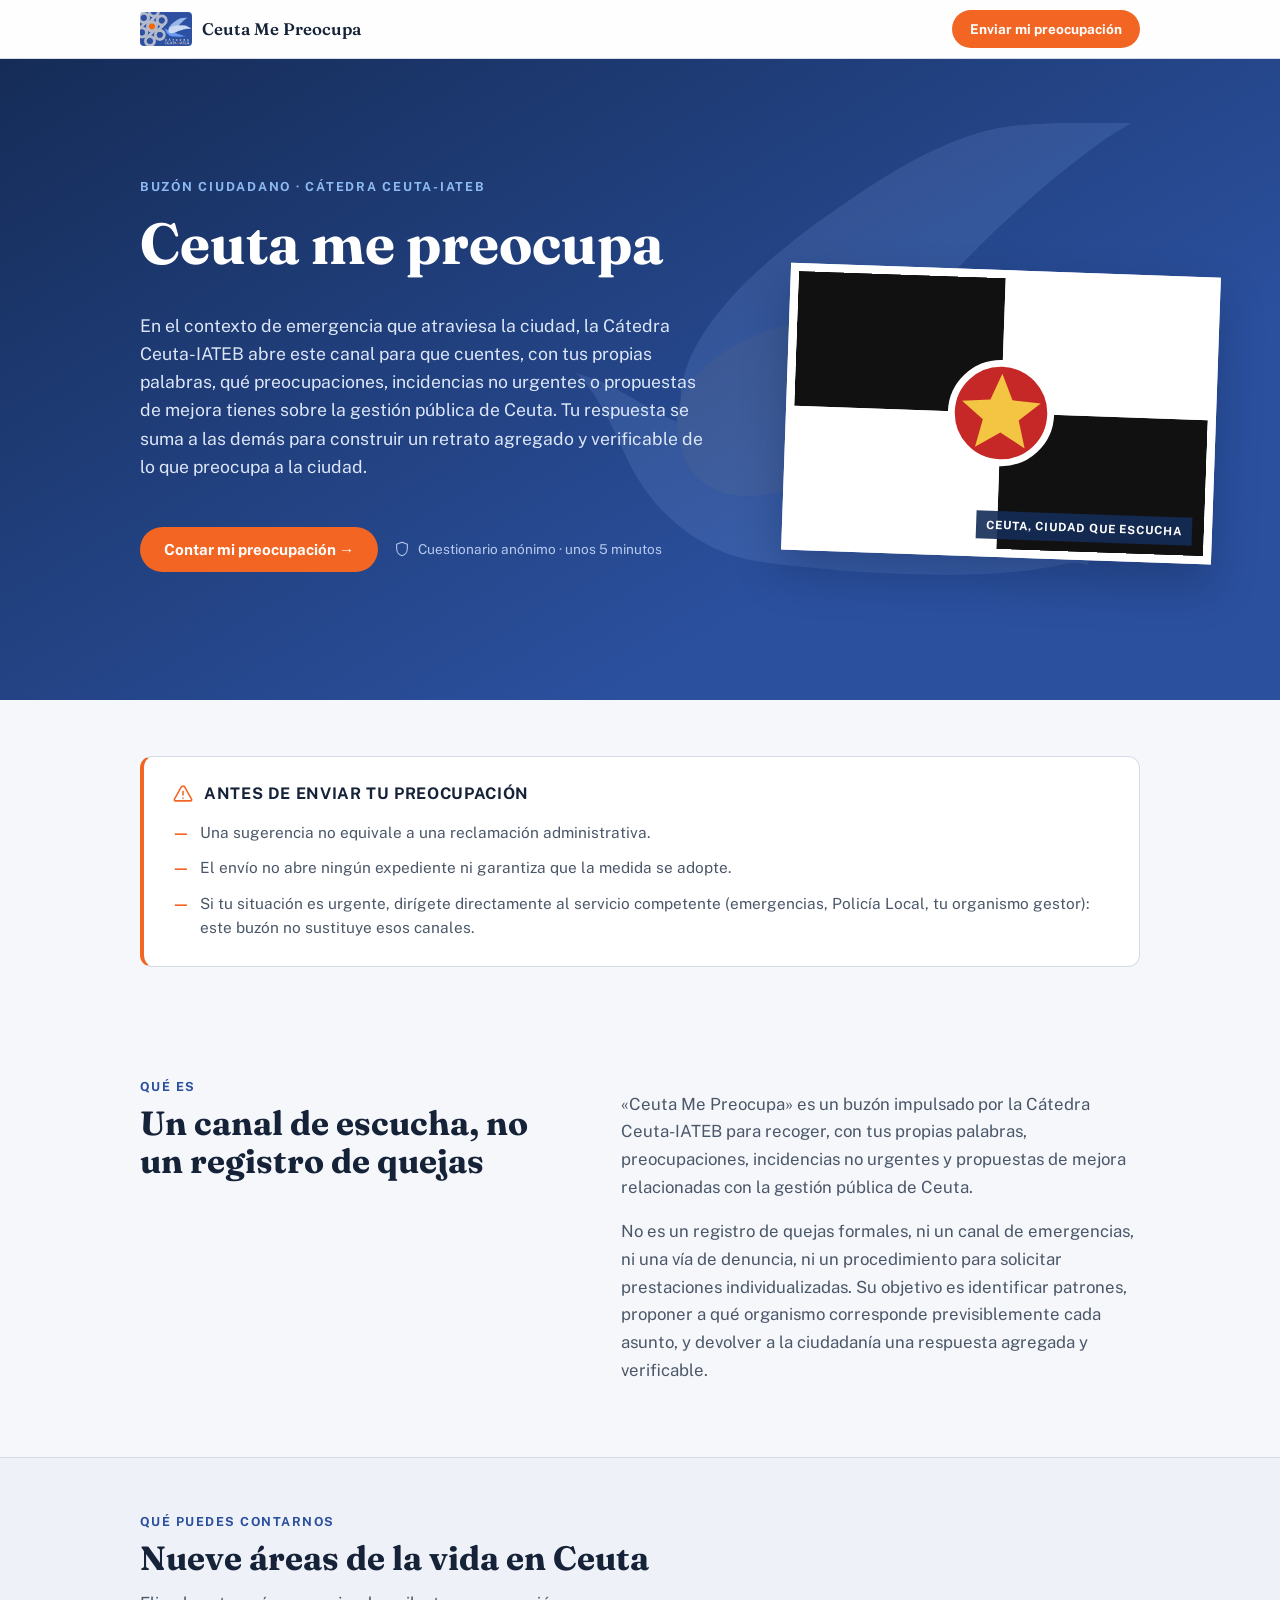
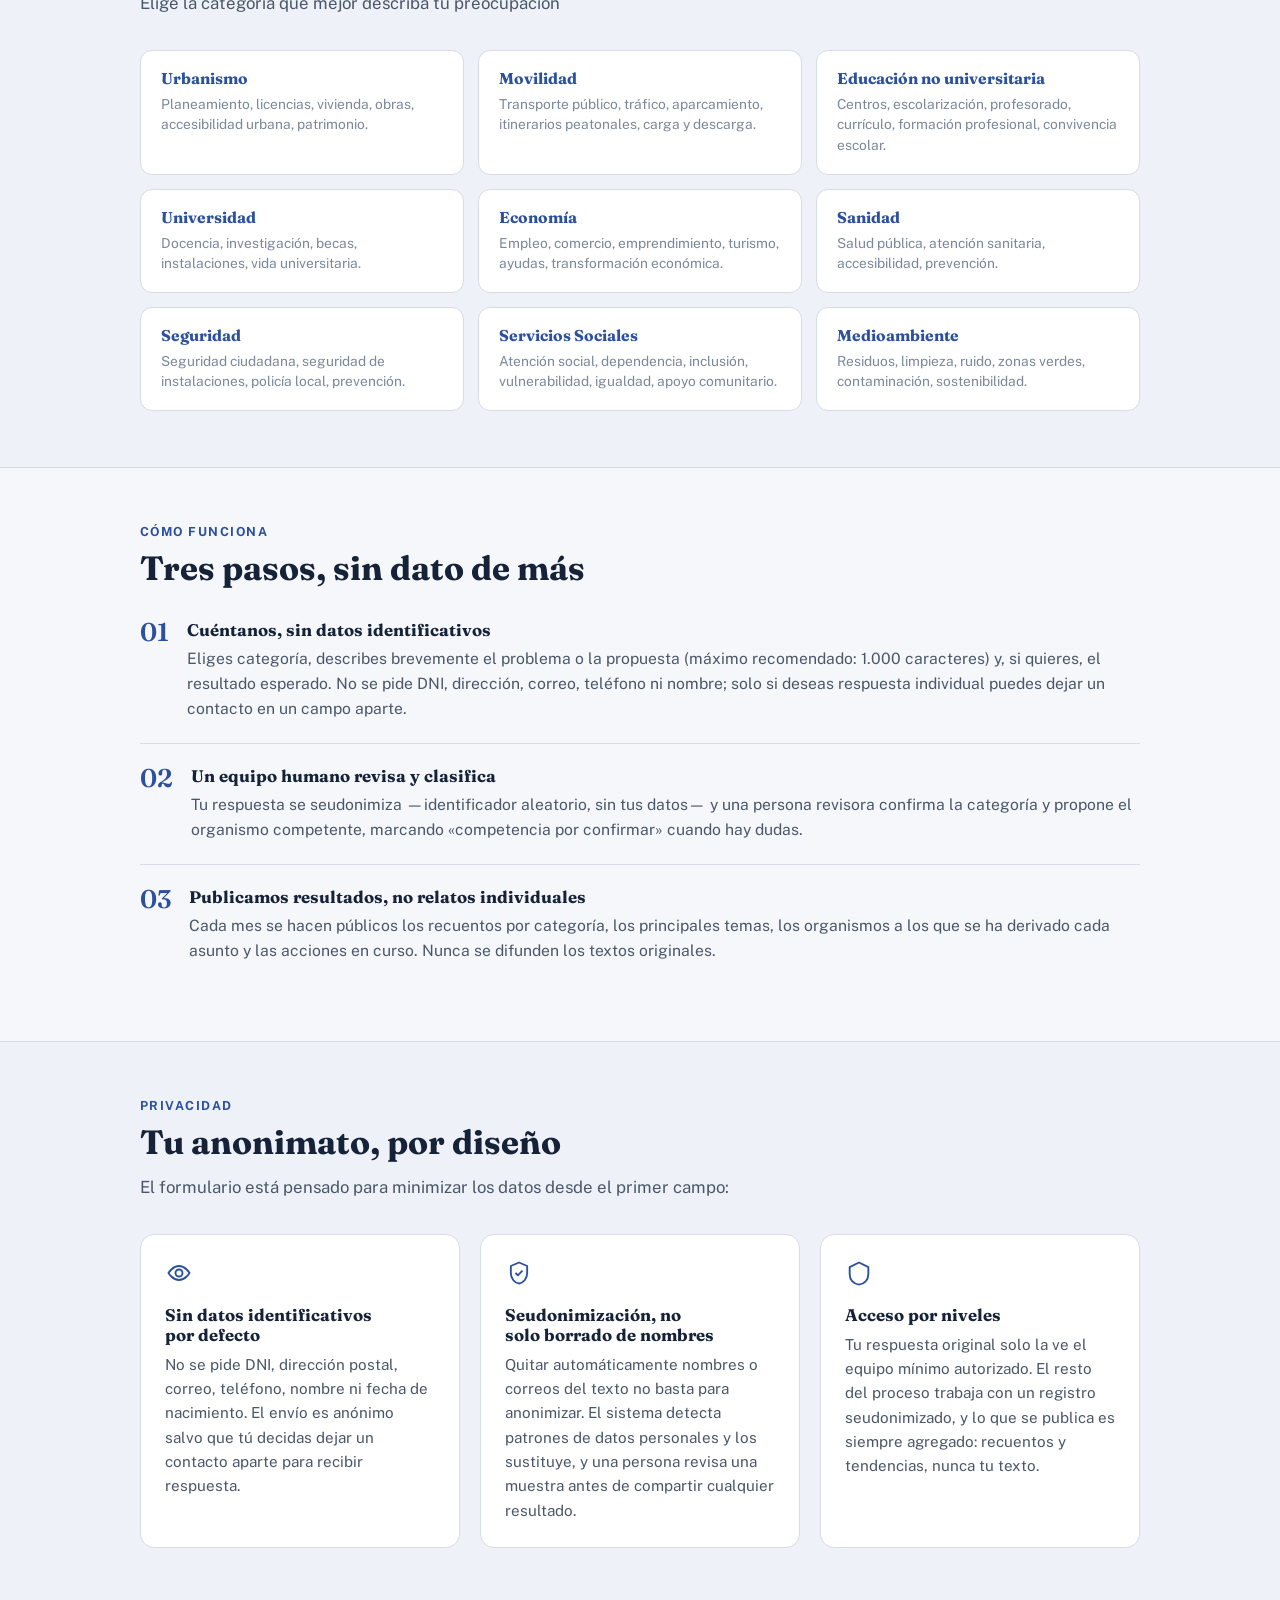
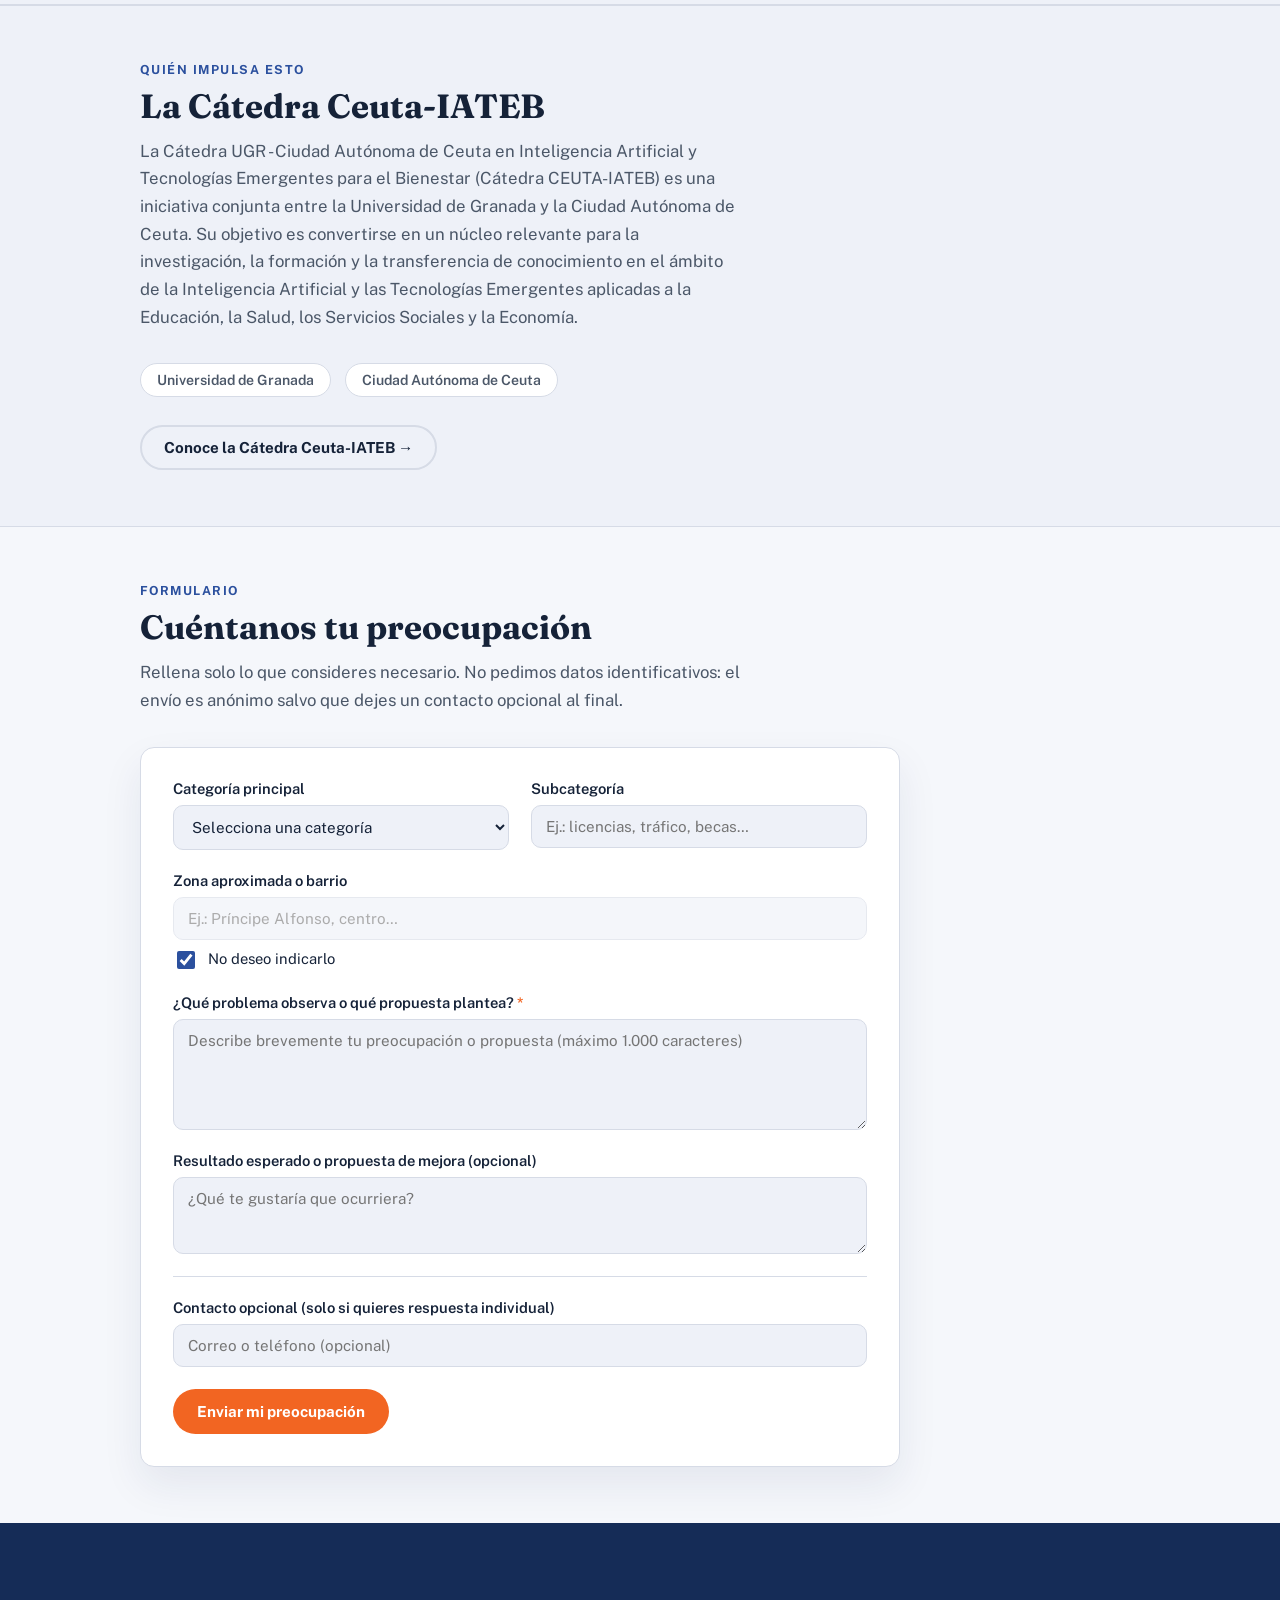
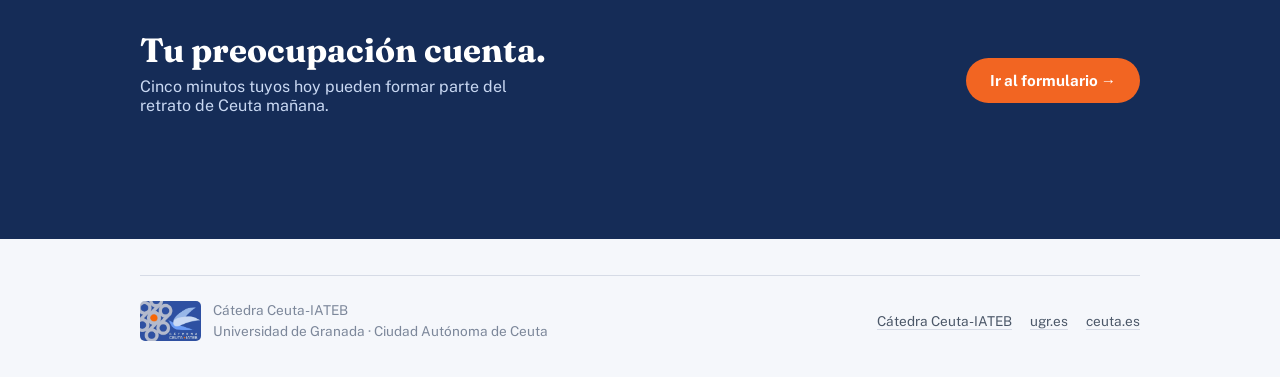
==== commit 04341238: "posible fix bandera" ====
--- a/index.html
+++ b/index.html
@@ -32,7 +32,7 @@
 
 </svg>
     <div class="hero-flag" aria-hidden="true">
-      <img src="Flag_of_Ceuta.svg.webp" alt="">
+      <img src="Flag_of_Ceuta.svg" alt="">
       <span>Ceuta, ciudad que escucha</span>
     </div>
     <div class="wrap">
--- a/styles.css
+++ b/styles.css
@@ -15,8 +15,8 @@
     --wing:#8DB9F2;
     --focus:#2B509E;
   }
-  :root:not([data-theme="light"]){
-    @media (prefers-color-scheme: dark){
+  @media (prefers-color-scheme: dark){
+    :root:not([data-theme="light"]){
       --bg:#0E1521;
       --surface:#16202F;
       --surface-2:#1C2839;
@@ -76,6 +76,7 @@
     position:sticky;
     top:env(safe-area-inset-top, 0px);
     z-index:20;
+    background:var(--surface);
     background:color-mix(in srgb, var(--surface) 88%, transparent);
     backdrop-filter:blur(8px);
     border-bottom:1px solid var(--line);
@@ -138,7 +139,7 @@
   }
   .hero-flag{
     position:absolute;
-    z-index:0;
+    z-index:1;
     right:5%;
     top:50%;
     width:min(38vw, 430px);
@@ -185,7 +186,7 @@
       bottom:18px;
       width:68vw;
       transform:rotate(3deg);
-      opacity:.2;
+      opacity:.72;
       border-width:4px;
       box-shadow:none;
     }
@@ -383,6 +384,7 @@
     flex-direction:column;
     gap:22px;
     max-width:760px;
+    box-shadow:0 18px 40px rgba(21,44,87,.08);
   }
   .form-grid{
     display:grid;
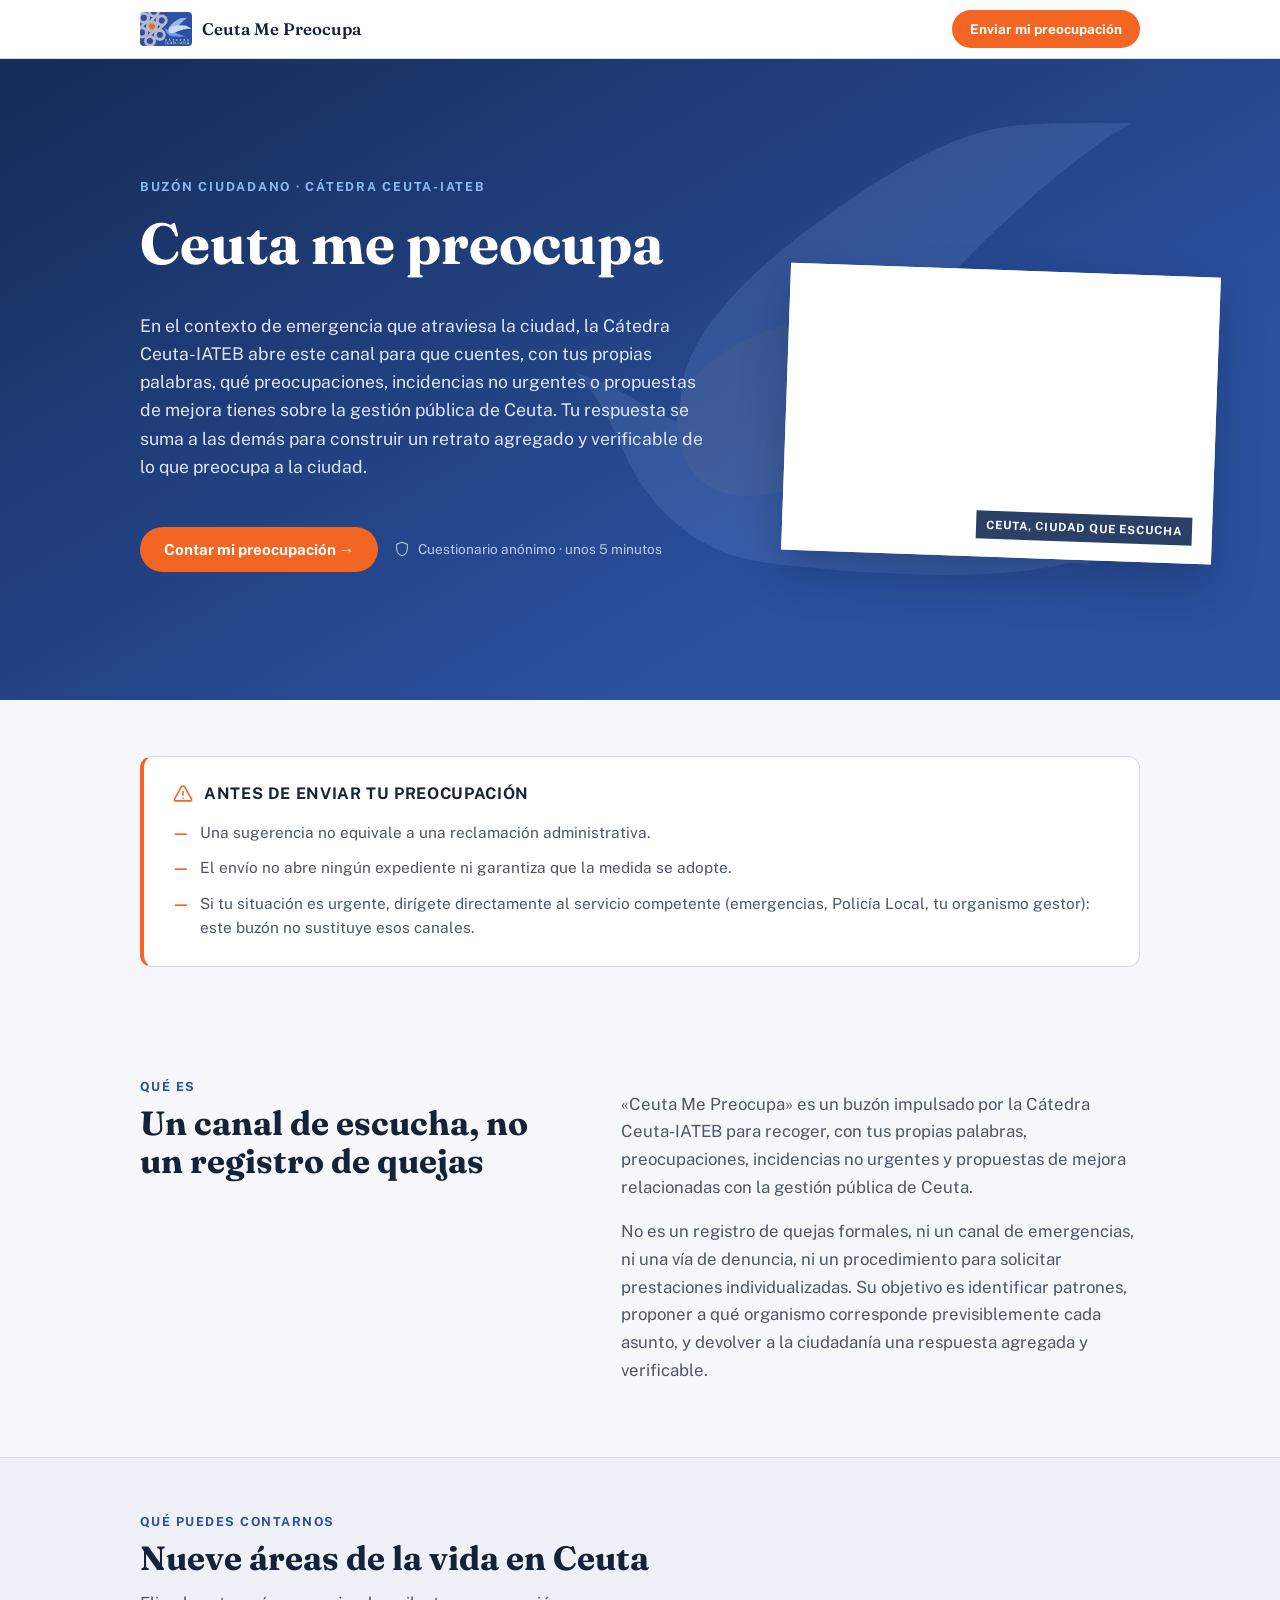
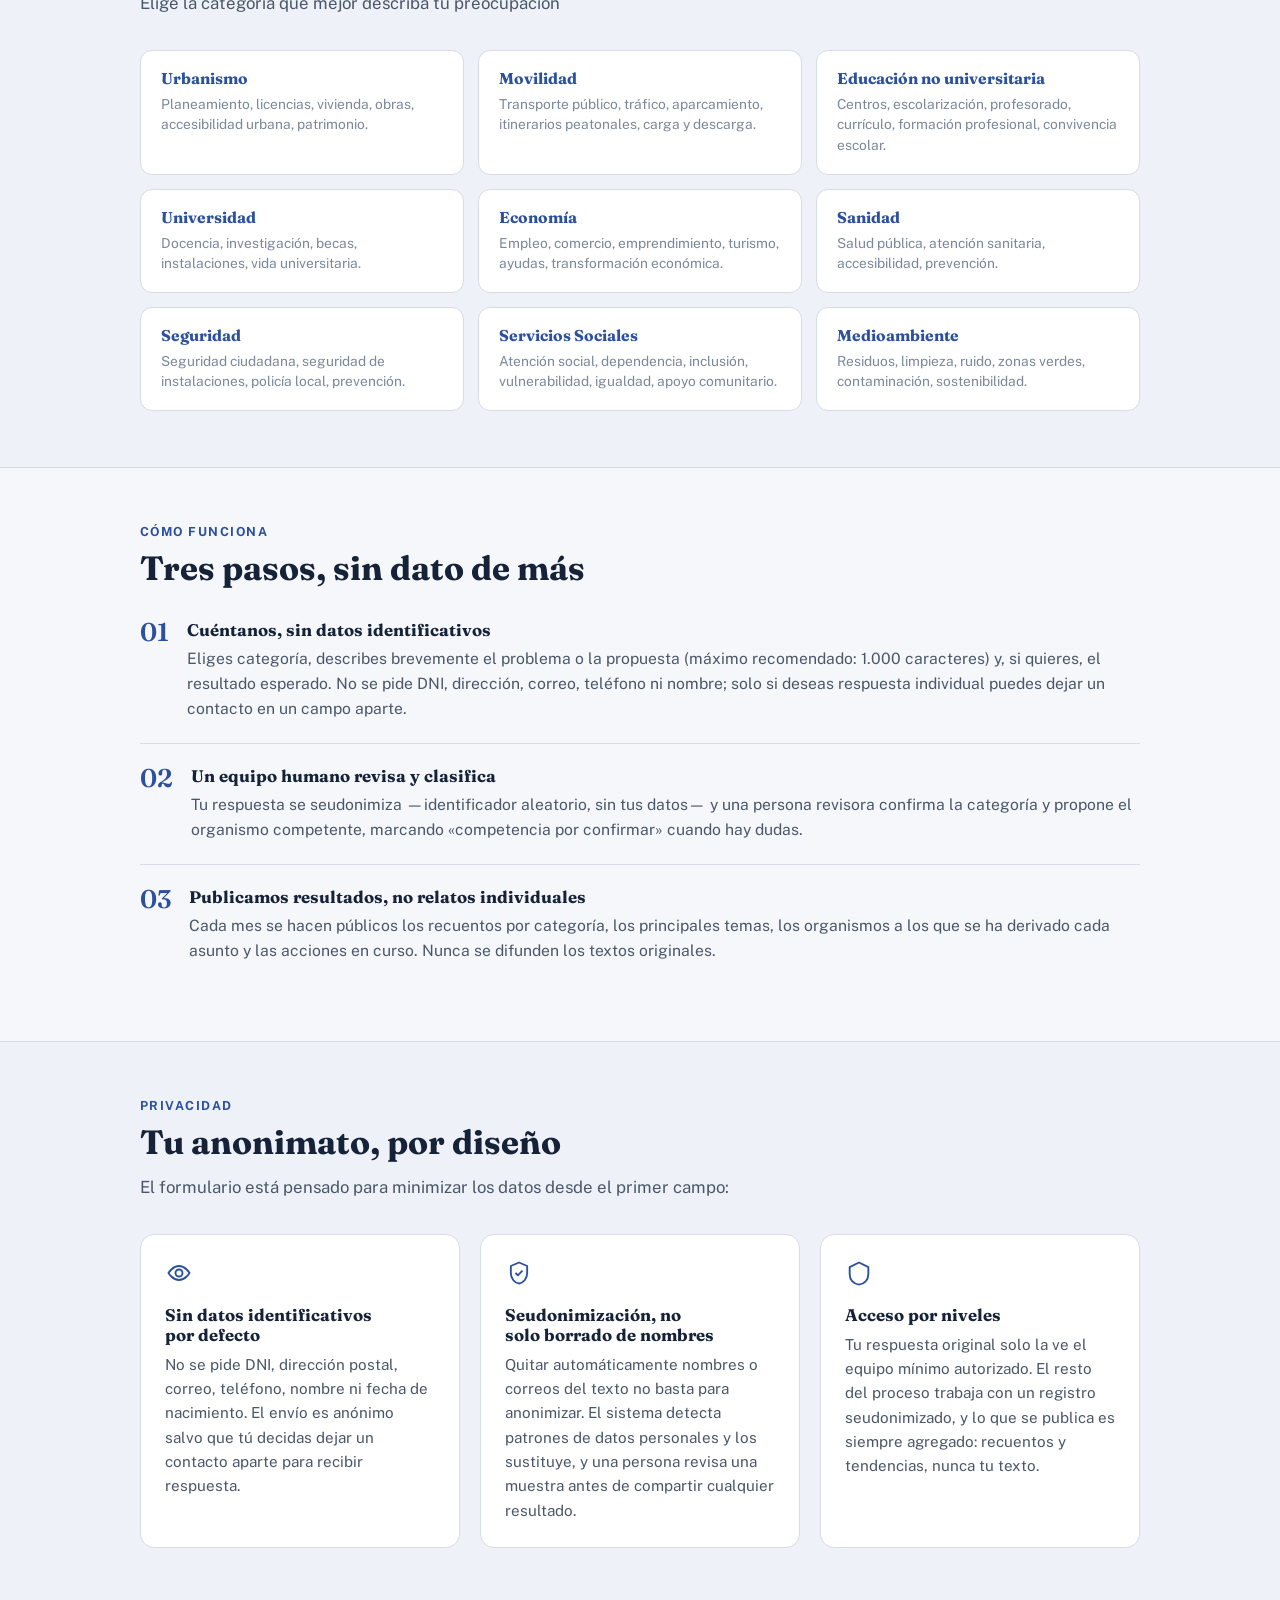
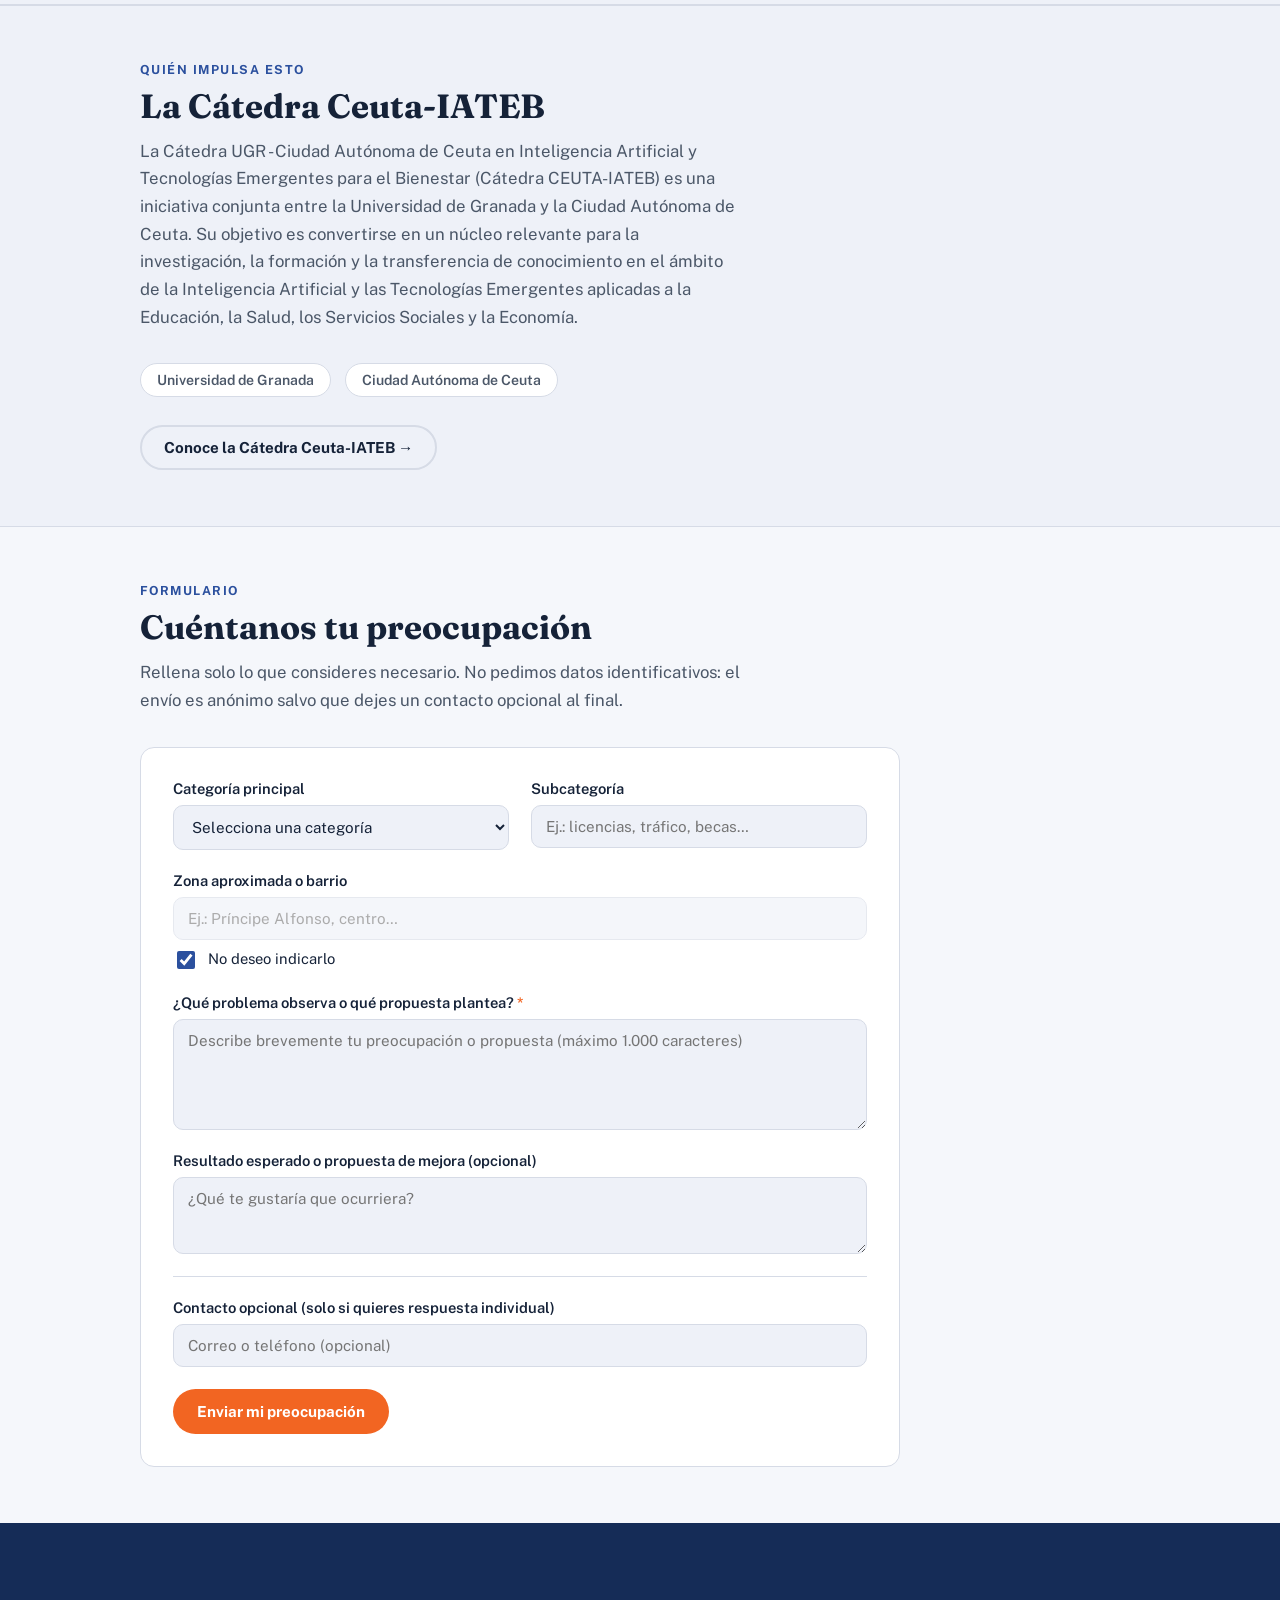
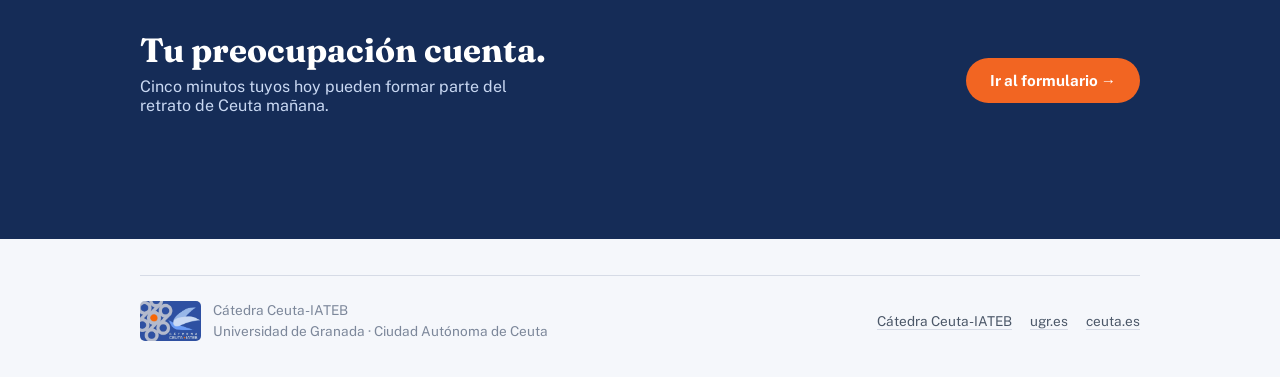
==== commit b979cdf0: "Fix definitivo bandera y formulario" ====
--- a/index.html
+++ b/index.html
@@ -3,11 +3,10 @@
 <head>
 <meta charset="utf-8">
 <meta name="viewport" content="width=device-width, initial-scale=1, viewport-fit=cover">
-<meta name="description" content="Landing del buzón ciudadano de preocupaciones de la Cátedra Ceuta-IATEB, con enlace al formulario de LimeSurvey.">
+<meta name="description" content="Landing del buzón ciudadano de preocupaciones de la Cátedra Ceuta-IATEB">
 <title>Ceuta Me Preocupa</title>
 <link rel="icon" type="image/svg+xml" href="paloma2.svg">
 <link rel="stylesheet" href="styles.css">
-<script defer src="script.js"></script>
 
 </head>
 <body>
@@ -32,7 +31,7 @@
 
 </svg>
     <div class="hero-flag" aria-hidden="true">
-      <img src="Flag_of_Ceuta.svg" alt="">
+      <!--<img src="Flag_of_Ceuta.svg.webp" alt="">-->
       <span>Ceuta, ciudad que escucha</span>
     </div>
     <div class="wrap">
--- a/styles.css
+++ b/styles.css
@@ -1,3 +1,4 @@
+@charset "UTF-8";
 @import url('https://fonts.googleapis.com/css2?family=Fraunces:opsz,wght@9..144,400;9..144,500;9..144,600;9..144,700&family=Public+Sans:wght@400;500;600;700;800&display=swap');
 
   :root{
@@ -15,8 +16,8 @@
     --wing:#8DB9F2;
     --focus:#2B509E;
   }
-  @media (prefers-color-scheme: dark){
-    :root:not([data-theme="light"]){
+  :root:not([data-theme="light"]){
+    @media (prefers-color-scheme: dark){
       --bg:#0E1521;
       --surface:#16202F;
       --surface-2:#1C2839;
@@ -76,7 +77,6 @@
     position:sticky;
     top:env(safe-area-inset-top, 0px);
     z-index:20;
-    background:var(--surface);
     background:color-mix(in srgb, var(--surface) 88%, transparent);
     backdrop-filter:blur(8px);
     border-bottom:1px solid var(--line);
@@ -139,7 +139,7 @@
   }
   .hero-flag{
     position:absolute;
-    z-index:1;
+    z-index:0;
     right:5%;
     top:50%;
     width:min(38vw, 430px);
@@ -186,7 +186,7 @@
       bottom:18px;
       width:68vw;
       transform:rotate(3deg);
-      opacity:.72;
+      opacity:.2;
       border-width:4px;
       box-shadow:none;
     }
@@ -384,7 +384,6 @@
     flex-direction:column;
     gap:22px;
     max-width:760px;
-    box-shadow:0 18px 40px rgba(21,44,87,.08);
   }
   .form-grid{
     display:grid;
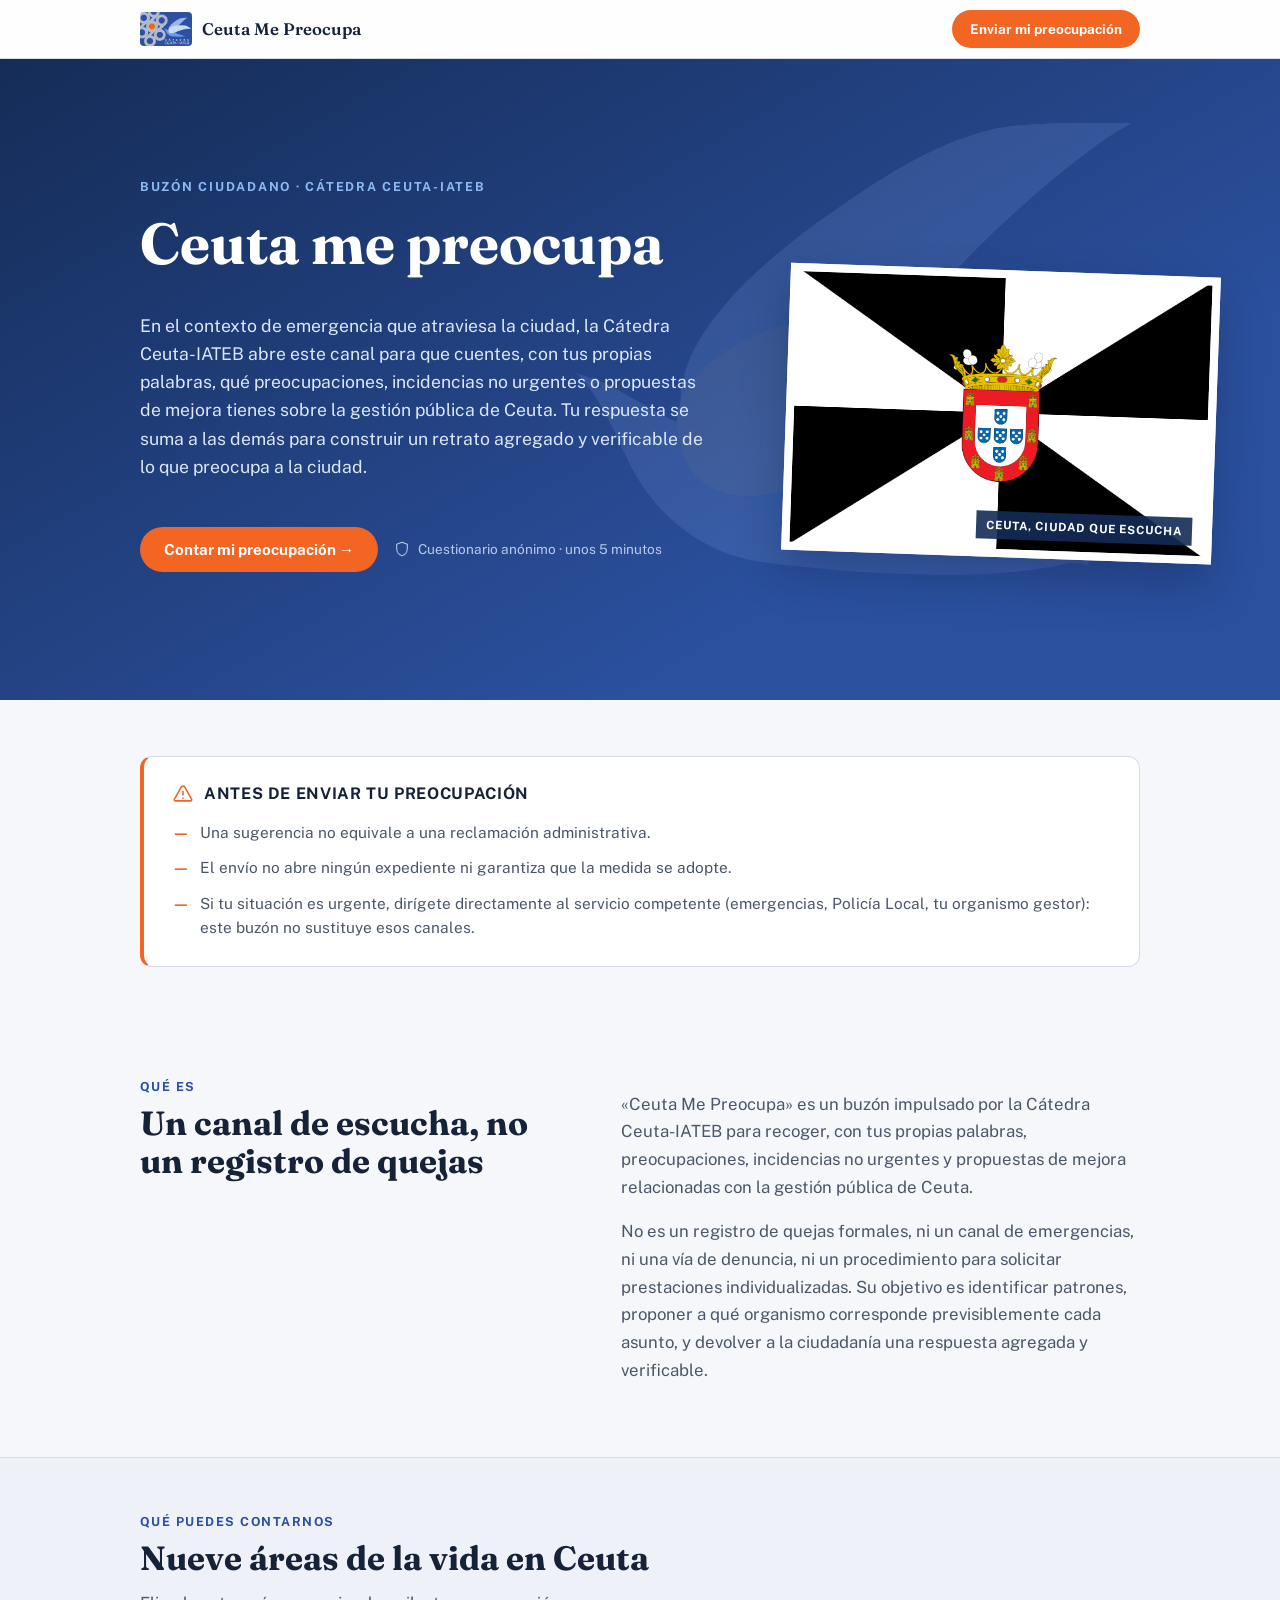
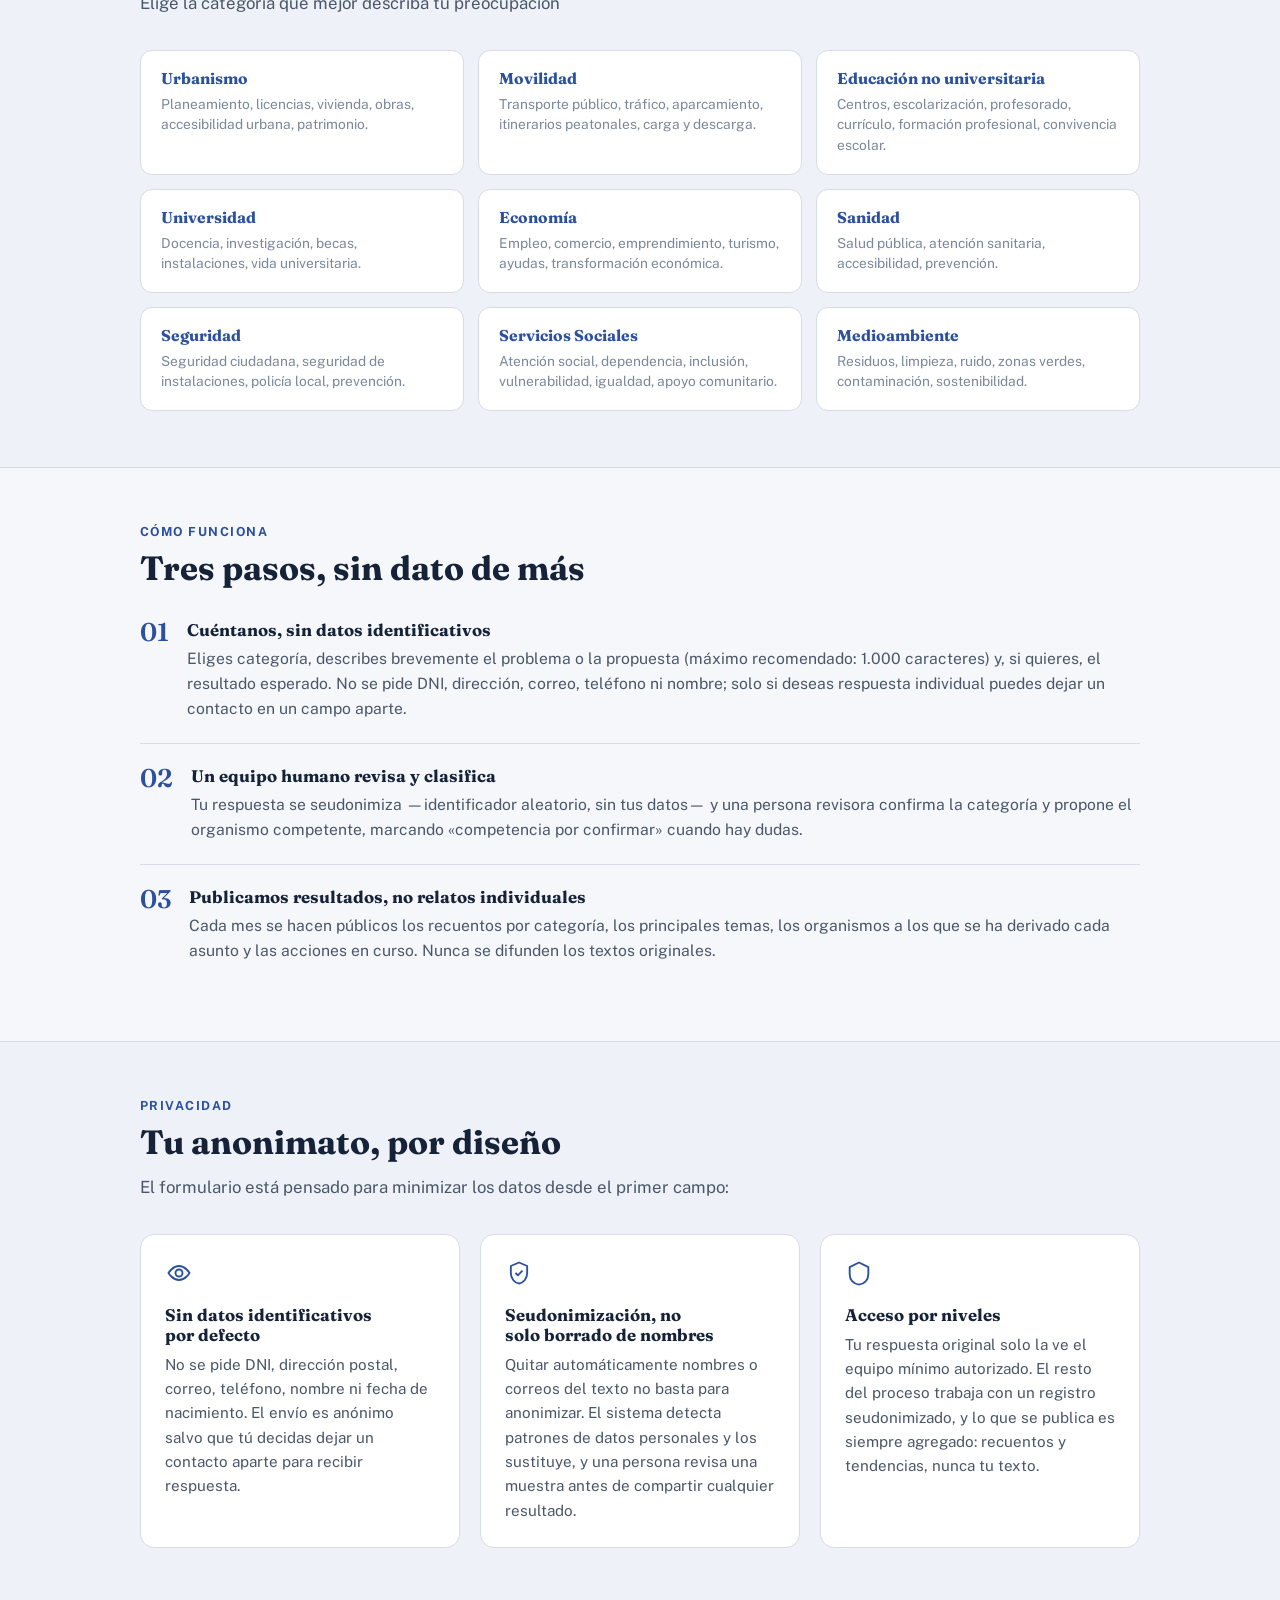
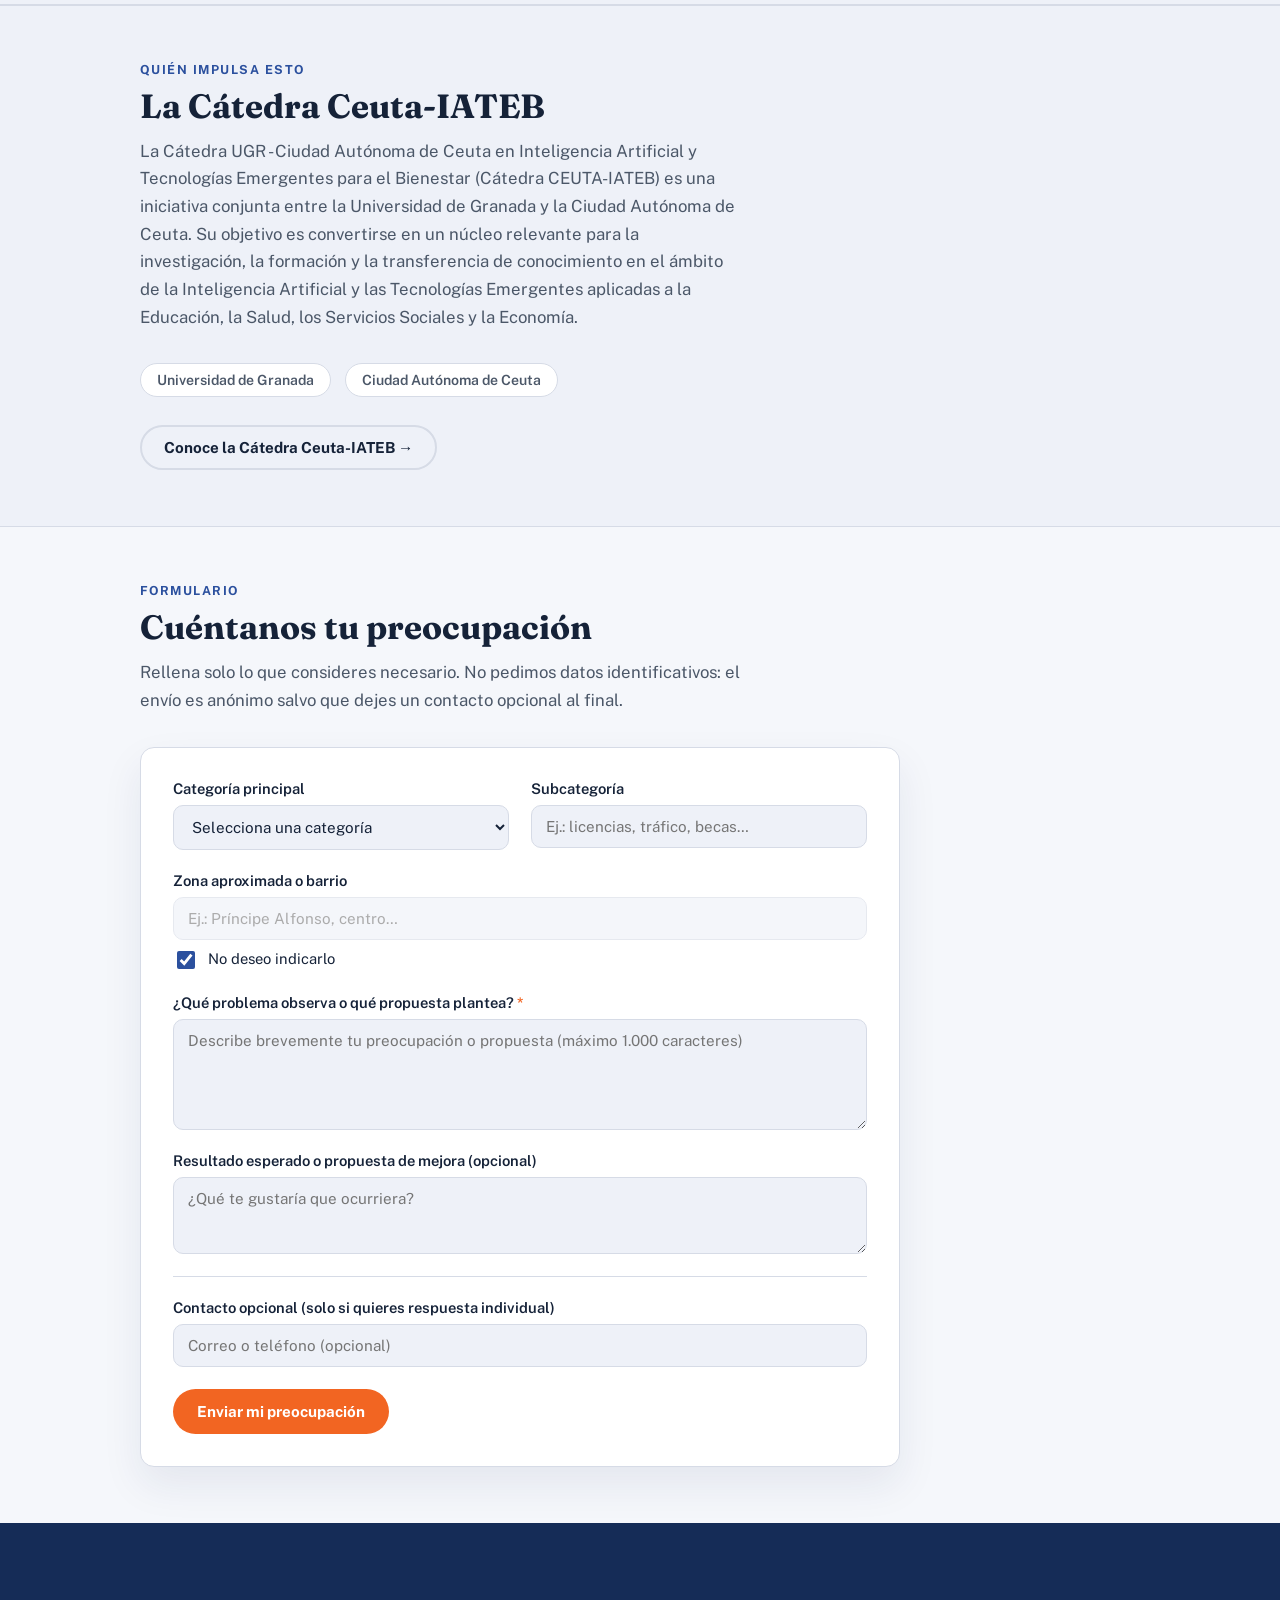
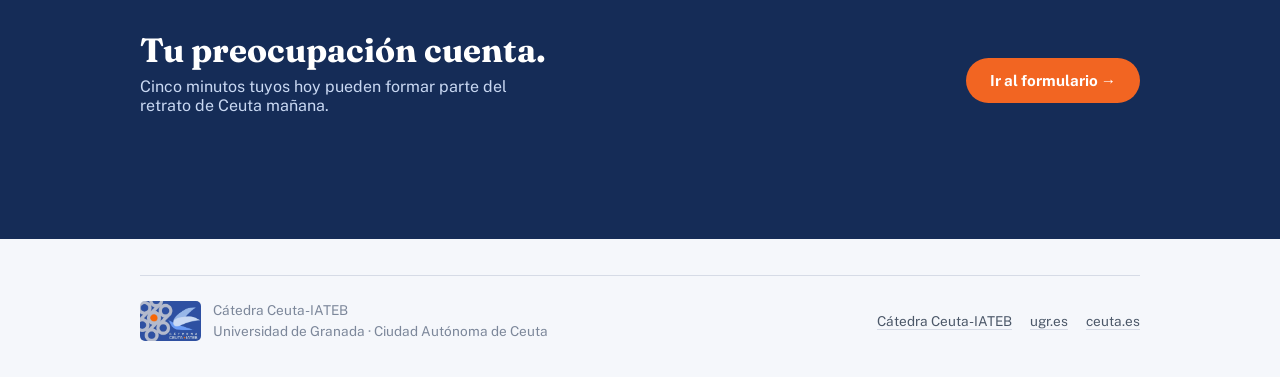
==== commit 763d0d17: "Merge branch 'main' of https://github.com/AdrianRomeroOlmedo/Buzon" ====
--- a/index.html
+++ b/index.html
@@ -31,7 +31,7 @@
 
 </svg>
     <div class="hero-flag" aria-hidden="true">
-      <!--<img src="Flag_of_Ceuta.svg.webp" alt="">-->
+      <img src="Flag_of_Ceuta.svg.webp" alt="">
       <span>Ceuta, ciudad que escucha</span>
     </div>
     <div class="wrap">
--- a/styles.css
+++ b/styles.css
@@ -16,8 +16,8 @@
     --wing:#8DB9F2;
     --focus:#2B509E;
   }
-  :root:not([data-theme="light"]){
-    @media (prefers-color-scheme: dark){
+  @media (prefers-color-scheme: dark){
+    :root:not([data-theme="light"]){
       --bg:#0E1521;
       --surface:#16202F;
       --surface-2:#1C2839;
@@ -77,6 +77,7 @@
     position:sticky;
     top:env(safe-area-inset-top, 0px);
     z-index:20;
+    background:var(--surface);
     background:color-mix(in srgb, var(--surface) 88%, transparent);
     backdrop-filter:blur(8px);
     border-bottom:1px solid var(--line);
@@ -139,7 +140,7 @@
   }
   .hero-flag{
     position:absolute;
-    z-index:0;
+    z-index:1;
     right:5%;
     top:50%;
     width:min(38vw, 430px);
@@ -186,7 +187,7 @@
       bottom:18px;
       width:68vw;
       transform:rotate(3deg);
-      opacity:.2;
+      opacity:.72;
       border-width:4px;
       box-shadow:none;
     }
@@ -384,6 +385,7 @@
     flex-direction:column;
     gap:22px;
     max-width:760px;
+    box-shadow:0 18px 40px rgba(21,44,87,.08);
   }
   .form-grid{
     display:grid;
